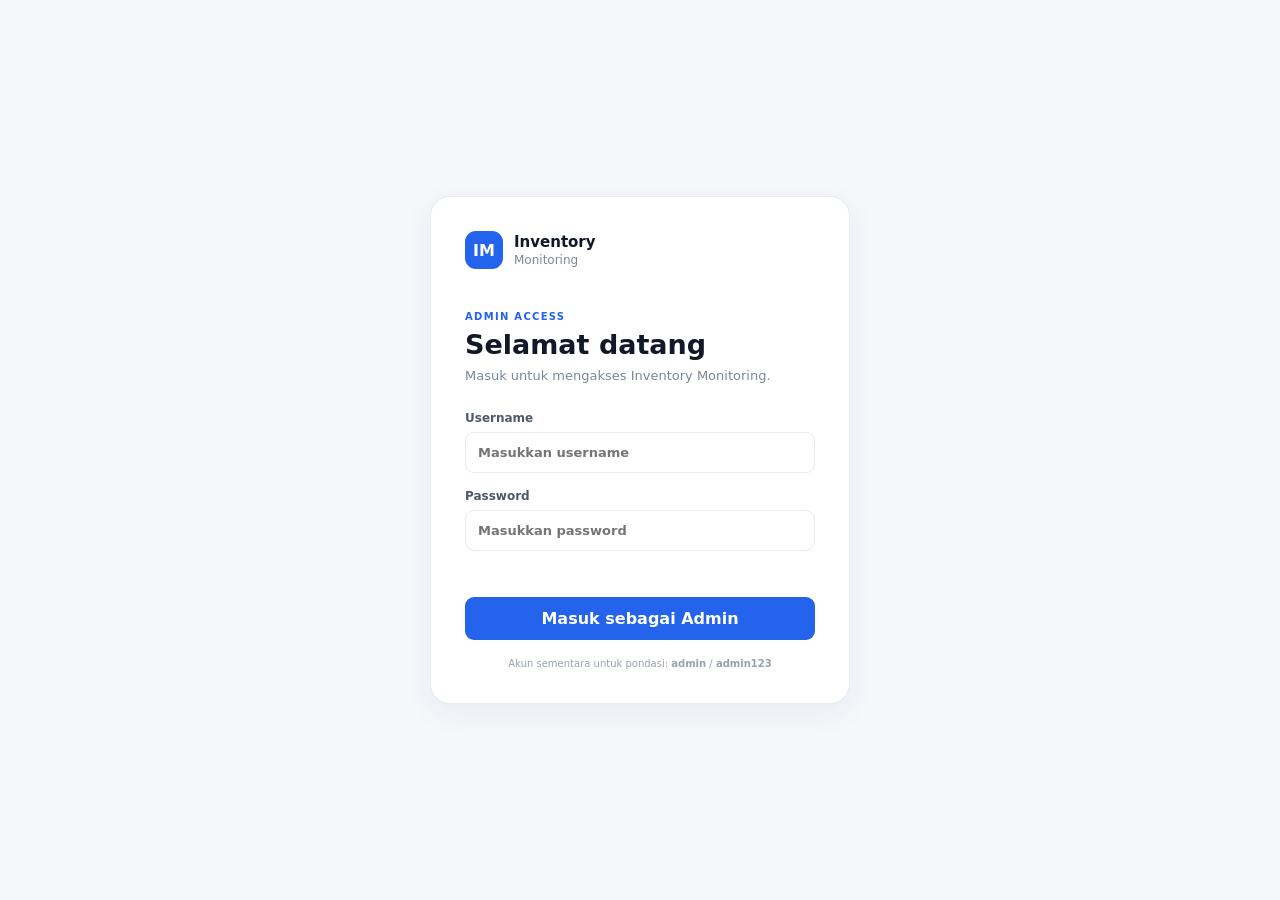
==== Magang3_Revisi_FOT_FOC_NonSFP_CRUD/index.html @ 9995af8d "Add files via upload" ====
<!DOCTYPE html>
<html lang="id">
<head>
  <meta charset="UTF-8">
  <meta name="viewport" content="width=device-width, initial-scale=1.0">
  <title>Inventory Monitoring — Admin</title>
  <style>
    *, *::before, *::after { box-sizing: border-box; margin: 0; padding: 0; }
    body { font-family: -apple-system, BlinkMacSystemFont, 'Segoe UI', Roboto, 'Helvetica Neue', Arial, sans-serif; background: #f0f2f5; color: #1a1a2e; line-height: 1.5; -webkit-font-smoothing: antialiased; }
    .app-shell { display: flex; min-height: 100vh; }

    /* SIDEBAR */
    .sidebar { width: 240px; background: #fff; border-right: 1px solid #e2e8f0; display: flex; flex-direction: column; position: fixed; top: 0; left: 0; bottom: 0; z-index: 100; transition: transform 0.25s ease; }
    .brand { display: flex; align-items: center; gap: 12px; padding: 20px; border-bottom: 1px solid #e2e8f0; }
    .brand-mark { width: 40px; height: 40px; background: #2563eb; color: #fff; border-radius: 10px; display: flex; align-items: center; justify-content: center; font-weight: 800; font-size: 14px; flex-shrink: 0; }
    .brand strong { display: block; font-size: 14px; color: #1a1a2e; }
    .brand span { font-size: 11px; color: #64748b; }
    .nav { flex: 1; padding: 12px; display: flex; flex-direction: column; gap: 4px; }
    .nav-item { display: flex; align-items: center; gap: 10px; width: 100%; padding: 10px 14px; border: none; background: transparent; border-radius: 8px; font-size: 13px; font-weight: 500; color: #475569; cursor: pointer; transition: all 0.15s ease; text-align: left; }
    .nav-item:hover { background: #f1f5f9; color: #1a1a2e; }
    .nav-item.active { background: #eff6ff; color: #2563eb; font-weight: 600; }
    .nav-item span { font-size: 16px; }
    .sidebar-bottom { padding: 16px; border-top: 1px solid #e2e8f0; }
    .role-badge { font-size: 10px; font-weight: 700; letter-spacing: 0.08em; color: #94a3b8; text-align: center; margin-bottom: 10px; }
    .logout-btn { width: 100%; padding: 8px; border: 1px solid #e2e8f0; border-radius: 8px; background: #fff; color: #64748b; font-size: 12px; font-weight: 600; cursor: pointer; transition: all 0.15s ease; }
    .logout-btn:hover { background: #fef2f2; border-color: #fecaca; color: #dc2626; }

    /* MAIN */
    .main-content { flex: 1; margin-left: 240px; min-height: 100vh; }
    .page { display: none; padding: 28px; }
    .page.active-page { display: block; }

    /* TOPBAR */
    .topbar { display: flex; align-items: center; justify-content: space-between; gap: 16px; padding: 16px 28px; background: #fff; border-bottom: 1px solid #e2e8f0; position: sticky; top: 0; z-index: 50; }
    .topbar-left { display: flex; align-items: center; gap: 16px; min-width: 0; }
    .topbar-left .eyebrow { font-size: 10px; font-weight: 700; letter-spacing: 0.1em; color: #2563eb; text-transform: uppercase; white-space: nowrap; }
    .topbar-left h1 { font-size: 18px; font-weight: 700; color: #1a1a2e; }
    .topbar-actions { display: flex; align-items: center; gap: 12px; flex-shrink: 0; }
    .menu-toggle { display: none; width: 40px; height: 40px; border: 1px solid #e2e8f0; border-radius: 8px; background: #fff; color: #1a1a2e; font-size: 20px; cursor: pointer; align-items: center; justify-content: center; flex-shrink: 0; }
    .sidebar-overlay { display: none; position: fixed; inset: 0; background: rgba(15,23,42,0.5); z-index: 90; }
    .sidebar-overlay.show { display: block; }

    .profile { display: flex; align-items: center; gap: 10px; padding-left: 12px; border-left: 1px solid #e2e8f0; }
    .avatar { width: 34px; height: 34px; border-radius: 50%; background: #eff6ff; color: #2563eb; display: flex; align-items: center; justify-content: center; font-weight: 700; font-size: 14px; }
    .profile strong { display: block; font-size: 13px; color: #1a1a2e; }
    .profile span { font-size: 11px; color: #94a3b8; }
    .topbar-refresh-btn { display: inline-flex; align-items: center; gap: 6px; min-height: 36px; padding: 0 14px; border: 1px solid #e2e8f0; border-radius: 8px; background: #fff; color: #2563eb; font: inherit; font-size: 13px; font-weight: 600; cursor: pointer; }
    .topbar-refresh-btn:disabled { opacity: 0.5; cursor: not-allowed; }
    .topbar-refresh-btn.is-loading .refresh-icon { animation: inventory-spin 0.8s linear infinite; }
    @keyframes inventory-spin { to { transform: rotate(360deg); } }
    .updated-state { display: flex; align-items: center; gap: 8px; padding: 8px 12px; border: 1px solid #e2e8f0; border-radius: 8px; background: #f8fafc; color: #64748b; font-size: 12px; }
    .status-dot { width: 8px; height: 8px; border-radius: 50%; background: #22c55e; }

    /* ============================================
       DASHBOARD
       ============================================ */
    .dash-grid { display: grid; grid-template-columns: 1fr 1fr; gap: 24px; }
    .dash-col { background: #fff; border-radius: 16px; padding: 24px; box-shadow: 0 1px 3px rgba(15,23,42,0.05); }

    /* Banner */
    .dash-banner { display: flex; align-items: center; gap: 16px; padding: 20px; border-radius: 14px; margin-bottom: 20px; position: relative; overflow: hidden; }
    .dash-col--internal .dash-banner { background: linear-gradient(135deg, #dbeafe 0%, #bfdbfe 100%); }
    .dash-col--external .dash-banner { background: linear-gradient(135deg, #ffedd5 0%, #fed7aa 100%); }
    .dash-banner-icon { width: 56px; height: 56px; border-radius: 14px; background: #fff; display: flex; align-items: center; justify-content: center; font-size: 28px; flex-shrink: 0; box-shadow: 0 4px 12px rgba(15,23,42,0.08); }
    .dash-banner-text { flex: 1; min-width: 0; }
    .dash-banner-text h2 { font-size: 24px; font-weight: 800; letter-spacing: -0.01em; margin-bottom: 4px; }
    .dash-col--internal .dash-banner-text h2 { color: #1e40af; }
    .dash-col--external .dash-banner-text h2 { color: #c2410c; }
    .dash-banner-text p { font-size: 12.5px; color: #475569; }

    /* Filter */
    .dash-filter { display: flex; align-items: center; gap: 16px; padding: 14px 16px; background: #f8fafc; border: 1px solid #e2e8f0; border-radius: 12px; margin-bottom: 16px; }
    .dash-filter > div:first-child { flex: 1; min-width: 0; }
    .dash-filter-label { display: block; font-size: 10px; font-weight: 700; color: #64748b; text-transform: uppercase; letter-spacing: 0.08em; margin-bottom: 6px; }
    .dash-filter select { width: 100%; min-height: 38px; padding: 0 32px 0 12px; border: 1px solid #cbd5e1; border-radius: 8px; background: #fff; color: #1a1a2e; font: inherit; font-size: 13px; font-weight: 600; cursor: pointer; appearance: none; background-image: url("data:image/svg+xml,%3Csvg xmlns='http://www.w3.org/2000/svg' width='12' height='12' viewBox='0 0 24 24' fill='none' stroke='%2364748b' stroke-width='2' stroke-linecap='round' stroke-linejoin='round'%3E%3Cpolyline points='6 9 12 15 18 9'%3E%3C/polyline%3E%3C/svg%3E"); background-repeat: no-repeat; background-position: right 10px center; outline: none; }
    .dash-filter select:focus { border-color: #2563eb; box-shadow: 0 0 0 3px rgba(37,99,235,0.1); }
    .dash-filter-hint { flex: 1; font-size: 11.5px; color: #64748b; line-height: 1.4; padding-left: 12px; border-left: 1px solid #e2e8f0; }

    /* Summary & category cards */
    .dash-cards { display: grid; grid-template-columns: repeat(4, 1fr); gap: 12px; margin-bottom: 16px; }
    .dash-card { padding: 14px; border-radius: 12px; display: flex; align-items: flex-start; gap: 10px; border: 1px solid transparent; }
    .dash-col--internal .dash-card { background: #eff6ff; border-color: #dbeafe; }
    .dash-col--external .dash-card { background: #fff7ed; border-color: #fed7aa; }
    .dash-card:nth-child(1) { background: #eff6ff; border-color: #dbeafe; }
    .dash-card:nth-child(2) { background: #f0fdf4; border-color: #dcfce7; }
    .dash-card:nth-child(3) { background: #fefce8; border-color: #fef3c7; }
    .dash-card:nth-child(4) { background: #faf5ff; border-color: #f3e8ff; }
    .dash-card-icon { font-size: 18px; flex-shrink: 0; margin-top: 2px; }
    .dash-card-label { font-size: 9.5px; font-weight: 700; color: #64748b; text-transform: uppercase; letter-spacing: 0.05em; margin-bottom: 2px; }
    .dash-card-value { font-size: 20px; font-weight: 800; color: #1a1a2e; line-height: 1.1; letter-spacing: -0.02em; }
    .dash-card-sub { font-size: 10.5px; color: #94a3b8; margin-top: 2px; }

    /* Category cards */
    .dash-cat-cards { display: grid; grid-template-columns: repeat(3, 1fr); gap: 12px; margin-bottom: 20px; }
    .dash-cat { padding: 14px; border-radius: 12px; display: flex; align-items: flex-start; gap: 10px; border: 1px solid transparent; }
    .dash-cat:nth-child(1) { background: #fef2f2; border-color: #fecaca; }
    .dash-cat:nth-child(2) { background: #fefce8; border-color: #fde68a; }
    .dash-cat:nth-child(3) { background: #faf5ff; border-color: #e9d5ff; }
    .dash-cat-icon { font-size: 18px; flex-shrink: 0; margin-top: 2px; }
    .dash-cat-label { font-size: 9.5px; font-weight: 700; color: #64748b; text-transform: uppercase; letter-spacing: 0.05em; margin-bottom: 2px; }
    .dash-cat-name { font-size: 14px; font-weight: 800; color: #1a1a2e; margin-bottom: 4px; }
    .dash-cat-value { font-size: 20px; font-weight: 800; color: #1a1a2e; line-height: 1.1; }
    .dash-cat-sub { font-size: 10.5px; color: #94a3b8; margin-top: 2px; }

    /* Bottom panels */
    .dash-panels { display: grid; grid-template-columns: 1fr 1fr; gap: 16px; }
    .dash-panel { padding: 16px; border: 1px solid #e2e8f0; border-radius: 12px; background: #fff; }
    .dash-panel-header { display: flex; justify-content: space-between; align-items: center; margin-bottom: 12px; }
    .dash-panel-header h4 { font-size: 13px; font-weight: 700; color: #1a1a2e; }
    .dash-panel-link { font-size: 11px; color: #2563eb; font-weight: 600; text-decoration: none; cursor: pointer; }
    .dash-panel-body { min-height: 160px; }

    /* Donut */
    .dash-donut { display: flex; flex-direction: column; align-items: center; gap: 12px; }
    .donut-svg { width: 140px; height: 140px; }
    .donut-legend { display: flex; flex-direction: column; gap: 6px; width: 100%; }
    .donut-legend-item { display: flex; align-items: center; gap: 8px; font-size: 11.5px; color: #475569; }
    .donut-legend-item b { flex: 1; font-weight: 600; color: #1a1a2e; }
    .donut-dot { width: 8px; height: 8px; border-radius: 50%; flex-shrink: 0; }

    /* Top 5 */
    .top5-row { display: flex; align-items: center; gap: 8px; margin-bottom: 10px; font-size: 11.5px; }
    .top5-label { width: 110px; white-space: nowrap; overflow: hidden; text-overflow: ellipsis; color: #475569; }
    .top5-bar-wrap { flex: 1; height: 8px; background: #f1f5f9; border-radius: 4px; overflow: hidden; }
    .top5-bar { height: 100%; border-radius: 4px; transition: width 0.4s; }
    .top5-value { width: 40px; text-align: right; font-weight: 700; color: #1a1a2e; }

    .dash-empty { padding: 30px 10px; text-align: center; color: #94a3b8; font-size: 12px; }

    /* RESPONSIVE */
    @media (max-width: 1200px) {
      .dash-grid { grid-template-columns: 1fr; }
      .dash-cards { grid-template-columns: repeat(2, 1fr); }
    }
    @media (max-width: 900px) {
      .sidebar { width: 200px; }
      .main-content { margin-left: 200px; }
    }
    @media (max-width: 768px) {
      .menu-toggle { display: flex; }
      .sidebar { transform: translateX(-100%); width: 260px; }
      .sidebar.open { transform: translateX(0); }
      .main-content { margin-left: 0; }
      .topbar { flex-direction: column; align-items: flex-start; gap: 12px; padding: 14px 16px; }
      .topbar-actions { width: 100%; flex-wrap: wrap; }
      .page { padding: 16px; }
      .dash-cat-cards { grid-template-columns: 1fr; }
      .dash-panels { grid-template-columns: 1fr; }
      .profile { border-left: none; padding-left: 0; }
    }
    @media (max-width: 480px) {
      .dash-cards { grid-template-columns: 1fr; }
    }

    /* ============================================================
       PERBAIKAN TAMPILAN INTERNAL / EXTERNAL + RESPONSIVE
       (index.html tidak memuat styles.css, jadi gaya ditambahkan di sini)
       ============================================================ */
    html { -webkit-text-size-adjust: 100%; }
    body { overflow-x: hidden; }
    .app-shell { min-height: 100vh; min-height: 100dvh; }
    .main-content { min-width: 0; }
    .page { max-width: 1680px; margin: 0 auto; padding: clamp(16px, 2.2vw, 32px); }
    .page > * + * { margin-top: 18px; }

    /* Heading halaman */
    .page .eyebrow { font-size: 10px; font-weight: 700; letter-spacing: .12em; color: #2563eb; text-transform: uppercase; margin-bottom: 4px; }
    .section-heading { display: flex; align-items: flex-end; justify-content: space-between; gap: 16px; flex-wrap: wrap; }
    .section-heading h2 { font-size: clamp(20px, 2.2vw, 26px); font-weight: 800; letter-spacing: -.01em; color: #1a1a2e; line-height: 1.2; }
    .section-heading p:not(.eyebrow) { font-size: 13px; color: #64748b; margin-top: 4px; }
    .data-status { display: inline-flex; align-items: center; gap: 8px; padding: 8px 14px; border-radius: 999px; background: #eff6ff; border: 1px solid #dbeafe; color: #1d4ed8; font-size: 12px; font-weight: 600; }
    .data-status::before { content: ""; width: 7px; height: 7px; border-radius: 50%; background: currentColor; flex-shrink: 0; }

    /* Filter lokasi */
    .location-filter-panel { display: flex; align-items: center; justify-content: space-between; gap: 16px; padding: 16px 20px; background: #fff; border: 1px solid #e2e8f0; border-radius: 14px; box-shadow: 0 1px 3px rgba(15,23,42,.05); }
    .location-filter-panel > div { min-width: 0; }
    .location-filter-panel h3 { font-size: 15px; font-weight: 700; margin-top: 2px; }
    .filter-description { font-size: 12px; color: #64748b; margin-top: 2px; }
    .label { display: block; font-size: 10px; font-weight: 700; letter-spacing: .1em; color: #64748b; text-transform: uppercase; }
    .location-filter-panel select { width: min(340px, 100%); min-height: 42px; padding: 0 36px 0 14px; border: 1px solid #cbd5e1; border-radius: 10px; background-color: #fff; color: #1a1a2e; font: inherit; font-size: 13px; font-weight: 600; cursor: pointer; appearance: none; outline: none; background-image: url("data:image/svg+xml,%3Csvg xmlns='http://www.w3.org/2000/svg' width='12' height='12' viewBox='0 0 24 24' fill='none' stroke='%2364748b' stroke-width='2' stroke-linecap='round' stroke-linejoin='round'%3E%3Cpolyline points='6 9 12 15 18 9'%3E%3C/polyline%3E%3C/svg%3E"); background-repeat: no-repeat; background-position: right 12px center; }
    .location-filter-panel select:focus { border-color: #2563eb; box-shadow: 0 0 0 3px rgba(37,99,235,.12); }

    /* Kartu ringkasan */
    .summary-grid { display: grid; grid-template-columns: repeat(4, minmax(0, 1fr)); gap: 14px; }
    .summary-card { position: relative; overflow: hidden; padding: 18px 20px; background: #fff; border: 1px solid #e2e8f0; border-radius: 14px; box-shadow: 0 1px 3px rgba(15,23,42,.05); }
    .summary-card::before { content: ""; position: absolute; left: 0; top: 0; bottom: 0; width: 4px; background: #2563eb; }
    .summary-card:nth-child(2)::before { background: #22c55e; }
    .summary-card:nth-child(3)::before { background: #f59e0b; }
    .summary-card:nth-child(4)::before { background: #a855f7; }
    .summary-card span { display: block; font-size: 10px; font-weight: 700; letter-spacing: .08em; text-transform: uppercase; color: #64748b; }
    .summary-card strong { display: block; margin: 6px 0 2px; font-size: clamp(22px, 2.4vw, 30px); font-weight: 800; letter-spacing: -.02em; color: #1a1a2e; line-height: 1.1; overflow-wrap: anywhere; }
    .summary-card small { font-size: 11px; color: #94a3b8; }

    /* Kartu kategori */
    .category-grid { display: grid; grid-template-columns: repeat(3, minmax(0, 1fr)); gap: 14px; }
    .category-card { padding: 18px 20px; background: #fff; border: 1px solid #e2e8f0; border-radius: 14px; box-shadow: 0 1px 3px rgba(15,23,42,.05); }
    .category-card:nth-child(1) { background: #fef2f2; border-color: #fecaca; }
    .category-card:nth-child(2) { background: #fefce8; border-color: #fde68a; }
    .category-card:nth-child(3) { background: #faf5ff; border-color: #e9d5ff; }
    .card-header { display: flex; align-items: flex-start; justify-content: space-between; gap: 10px; }
    .category-card h3 { font-size: 17px; font-weight: 800; margin-top: 2px; }
    .category-icon { width: 34px; height: 34px; border-radius: 10px; background: rgba(255,255,255,.85); display: inline-flex; align-items: center; justify-content: center; font-weight: 800; font-size: 14px; color: #475569; flex-shrink: 0; }
    .category-value { margin-top: 14px; font-size: clamp(22px, 2.4vw, 30px); font-weight: 800; letter-spacing: -.02em; line-height: 1.1; }
    .category-card p { margin-top: 4px; font-size: 11px; color: #64748b; }

    /* Panel tabel */
    .stock-panel { background: #fff; border: 1px solid #e2e8f0; border-radius: 14px; box-shadow: 0 1px 3px rgba(15,23,42,.05); overflow: hidden; }
    .panel-header { display: flex; align-items: center; justify-content: space-between; gap: 14px; flex-wrap: wrap; padding: 16px 20px; border-bottom: 1px solid #e2e8f0; }
    .panel-header h3 { font-size: 16px; font-weight: 700; margin-top: 2px; }
    .filters { flex: 0 1 340px; min-width: 0; }
    .filters input { width: 100%; min-height: 40px; padding: 0 14px; border: 1px solid #cbd5e1; border-radius: 10px; background: #f8fafc; color: #1a1a2e; font: inherit; font-size: 13px; outline: none; }
    .filters input:focus { background: #fff; border-color: #2563eb; box-shadow: 0 0 0 3px rgba(37,99,235,.12); }
    .table-wrap { overflow: auto; max-height: min(68vh, 760px); -webkit-overflow-scrolling: touch; }
    .stock-panel table { width: 100%; border-collapse: separate; border-spacing: 0; font-size: 13px; }
    .stock-panel thead th { position: sticky; top: 0; z-index: 2; padding: 11px 14px; background: #f8fafc; border-bottom: 1px solid #e2e8f0; font-size: 10.5px; font-weight: 700; letter-spacing: .06em; text-transform: uppercase; color: #64748b; text-align: left; white-space: nowrap; }
    .stock-panel tbody td { padding: 12px 14px; border-bottom: 1px solid #f1f5f9; color: #334155; vertical-align: middle; }
    .stock-panel tbody tr:hover td { background: #f8fafc; }
    .stock-panel tbody td:nth-child(1) { width: 48px; color: #94a3b8; }
    .stock-panel tbody td:nth-child(3) { min-width: 220px; max-width: 360px; line-height: 1.4; }
    .stock-panel tbody td:nth-child(2), .stock-panel tbody td:nth-child(6) { white-space: nowrap; }
    .stock-panel tbody td:nth-child(8), .stock-panel thead th:nth-child(8) { text-align: right; font-variant-numeric: tabular-nums; }
    .empty-row { text-align: center !important; color: #94a3b8 !important; padding: 40px 16px !important; font-size: 13px; }
    .sn-badge { display: inline-block; padding: 3px 10px; border-radius: 999px; background: #eff6ff; color: #1d4ed8; font-size: 11px; font-weight: 700; white-space: nowrap; }
    .sn-badge.none { background: #f1f5f9; color: #94a3b8; }
    .detail-btn, .add-row-btn { display: inline-flex; align-items: center; justify-content: center; min-height: 32px; border-radius: 8px; font: inherit; font-size: 12px; font-weight: 700; cursor: pointer; transition: background .15s ease, border-color .15s ease; }
    .detail-btn { padding: 0 14px; border: 1px solid #bfdbfe; background: #eff6ff; color: #1d4ed8; }
    .detail-btn:hover { background: #dbeafe; }
    .add-row-btn { width: 32px; margin-left: 6px; border: 1px solid #bbf7d0; background: #f0fdf4; color: #15803d; font-size: 16px; }
    .add-row-btn:hover { background: #dcfce7; }

    /* Modal */
    .modal-overlay { position: fixed; inset: 0; z-index: 1000; display: none; align-items: center; justify-content: center; padding: 20px; background: rgba(15,23,42,.5); }
    .modal-overlay.show { display: flex; }
    .modal-box { width: min(920px, 100%); max-height: 90vh; max-height: 90dvh; overflow: auto; padding: clamp(16px, 2.4vw, 28px); background: #fff; border-radius: 16px; box-shadow: 0 25px 80px rgba(15,23,42,.3); -webkit-overflow-scrolling: touch; }
    .modal-box input:focus, .modal-box select:focus { border-color: #2563eb !important; box-shadow: 0 0 0 3px rgba(37,99,235,.12); }
    .modal-box button { font-family: inherit; }

    /* ---- Layar sangat lebar ---- */
    @media (min-width: 1600px) {
      .dash-col { padding: 28px; }
    }

    /* ---- Laptop kecil / tablet landscape ---- */
    @media (max-width: 1200px) {
      .summary-grid { grid-template-columns: repeat(2, minmax(0, 1fr)); }
    }
    @media (max-width: 1024px) {
      .topbar { padding: 14px 20px; }
      .topbar-left .eyebrow { display: none; }
      .updated-state { padding: 8px 10px; }
    }

    /* ---- Tablet portrait ---- */
    @media (max-width: 768px) {
      .topbar { flex-direction: row; flex-wrap: wrap; align-items: center; gap: 10px 12px; padding: 12px 16px; }
      .topbar-left { flex: 1 1 auto; gap: 12px; }
      .topbar-left h1 { font-size: 17px; }
      .topbar-actions { width: auto; flex-wrap: nowrap; gap: 8px; }
      .profile { display: none; }
      .location-filter-panel { flex-direction: column; align-items: stretch; }
      .location-filter-panel select { width: 100%; }
      .filters { flex: 1 1 100%; }
      .section-heading { align-items: flex-start; }
      .dash-col { padding: 18px; }
      .dash-banner { padding: 16px; }
      .dash-banner-icon { width: 48px; height: 48px; font-size: 24px; }
      .dash-banner-text h2 { font-size: 20px; }
      .dash-filter { flex-direction: column; align-items: stretch; gap: 10px; }
      .dash-filter-hint { padding-left: 0; border-left: none; }
      .modal-overlay { padding: 12px; }
      .modal-box [style*="grid-template-columns:140px 1fr"],
      .modal-box [style*="grid-template-columns:1fr 1fr"] { grid-template-columns: 1fr !important; }
      .modal-box [style*="grid-column:1/-1"] { grid-column: auto !important; }
      #toast { left: 12px !important; right: 12px !important; top: 12px !important; min-width: 0 !important; }
    }

    /* ---- HP: tabel jadi kartu, input 16px agar tidak auto-zoom di iOS ---- */
    @media (max-width: 640px) {
      .page { padding: 14px; }
      .topbar { padding: 10px 14px; }
      .topbar-actions { width: 100%; justify-content: space-between; }
      .updated-state { flex: 1; min-width: 0; font-size: 11px; }
      .updated-state #updatedAt { overflow: hidden; text-overflow: ellipsis; white-space: nowrap; }
      .summary-grid { gap: 10px; }
      .summary-card { padding: 14px 14px 14px 16px; }
      .category-grid { grid-template-columns: 1fr; gap: 10px; }
      .category-card { padding: 14px 16px; }
      .category-value { margin-top: 8px; }
      .dash-cat-cards { grid-template-columns: 1fr; }
      .top5-label { width: 90px; }
      .location-filter-panel select, .filters input, .dash-filter select,
      .modal-box input, .modal-box select { font-size: 16px !important; min-height: 44px; }
      .detail-btn, .add-row-btn { min-height: 40px; }
      .panel-header { padding: 14px; }

      .table-wrap { max-height: none; overflow: visible; }
      .stock-panel table, .stock-panel tbody { display: block; }
      .stock-panel thead { display: none; }
      .stock-panel tbody tr { display: block; margin: 12px; padding: 12px 14px; border: 1px solid #e2e8f0; border-radius: 12px; background: #fff; }
      .stock-panel tbody tr:hover td { background: transparent; }
      .stock-panel tbody td { display: flex; align-items: baseline; justify-content: space-between; gap: 14px; width: auto !important; min-width: 0 !important; max-width: none !important; padding: 7px 0; border-bottom: 1px dashed #eef2f7; text-align: right !important; white-space: normal !important; overflow-wrap: anywhere; }
      .stock-panel tbody td::before { flex: 0 0 38%; max-width: 38%; text-align: left; font-size: 10.5px; font-weight: 700; letter-spacing: .05em; text-transform: uppercase; color: #94a3b8; }
      .stock-panel tbody td:nth-child(1)::before { content: "No"; }
      .stock-panel tbody td:nth-child(2)::before { content: "Material"; }
      .stock-panel tbody td:nth-child(3)::before { content: "Description"; }
      .stock-panel tbody td:nth-child(4)::before { content: "Batch"; }
      .stock-panel tbody td:nth-child(5)::before { content: "Plant"; }
      .stock-panel tbody td:nth-child(6)::before { content: "Store Location"; }
      .stock-panel tbody td:nth-child(7)::before { content: "Category"; }
      .stock-panel tbody td:nth-child(8)::before { content: "Jumlah"; }
      .stock-panel tbody td:nth-child(9)::before { content: "SN"; }
      .stock-panel tbody td:nth-child(10) { justify-content: flex-end; padding-top: 12px; border-bottom: none; }
      .stock-panel tbody td:nth-child(10)::before { content: none; }
      .stock-panel tbody td:nth-child(10) .detail-btn { flex: 1; }
      .stock-panel tbody td.empty-row { display: block; text-align: center !important; }
      .stock-panel tbody td.empty-row::before { content: none; }

      /* modal jadi bottom-sheet */
      .modal-overlay { padding: 0; align-items: flex-end; }
      .modal-box { max-height: 94vh; max-height: 94dvh; border-radius: 18px 18px 0 0; padding: 16px; }
      .modal-box [style*="justify-content:flex-end"],
      .modal-box [style*="justify-content:space-between;align-items:center;gap:12px"] { flex-direction: column; align-items: stretch !important; }
      .modal-box [style*="justify-content:flex-end"] button,
      .modal-box [style*="gap:8px;\"] > button { flex: 1; }
    }

    /* ---- HP kecil ---- */
    @media (max-width: 380px) {
      .summary-grid { grid-template-columns: 1fr; }
      .topbar-refresh-btn span:last-child { display: none; }
    }

    /* Hormati preferensi kurangi animasi */
    @media (prefers-reduced-motion: reduce) {
      * { animation-duration: .01ms !important; transition-duration: .01ms !important; }
    }
  </style>
</head>
<body>
  <div class="sidebar-overlay" id="sidebarOverlay"></div>
  <div class="app-shell">
    <aside class="sidebar" id="sidebar">
      <div class="brand">
        <div class="brand-mark">IM</div>
        <div><strong>Inventory</strong><span>Monitoring</span></div>
      </div>
      <nav class="nav">
        <button type="button" class="nav-item active" data-page="dashboard"><span>⌂</span> Dashboard</button>
        <button type="button" class="nav-item" data-page="internal"><span>▣</span> Internal</button>
        <button type="button" class="nav-item" data-page="external"><span>▣</span> External</button>
      </nav>
      <div class="sidebar-bottom">
        <div class="role-badge">ADMIN</div>
        <button type="button" id="logoutBtn" class="logout-btn">Keluar</button>
      </div>
    </aside>

    <main class="main-content">
      <header class="topbar">
        <div class="topbar-left">
          <button type="button" class="menu-toggle" id="menuToggle" aria-label="Menu">☰</button>
          <span class="eyebrow">INVENTORY MONITORING</span>
          <h1 id="pageTitle">Dashboard</h1>
        </div>
        <div class="topbar-actions">
          <button type="button" id="refreshBtn" class="topbar-refresh-btn" title="Refresh data">
            <span class="refresh-icon">↻</span><span>Refresh</span>
          </button>
          <div class="updated-state">
            <span class="status-dot"></span>
            <span id="updatedAt">Belum diperbarui</span>
          </div>
          <div class="profile">
            <div class="avatar">A</div>
            <div><strong>Admin</strong><span>Administrator</span></div>
          </div>
        </div>
      </header>

      <section id="page-dashboard" class="page active-page">
        <div class="dash-grid">
          <!-- ================= INTERNAL ================= -->
          <article class="dash-col dash-col--internal">
            <div class="dash-banner">
              <div class="dash-banner-icon">🏢</div>
              <div class="dash-banner-text">
                <h2>INTERNAL</h2>
                <p>Monitoring stok Internal berdasarkan Store Location / S-Log.</p>
              </div>
            </div>

            <div class="dash-filter">
              <div>
                <span class="dash-filter-label">STORE LOCATION / S-LOG</span>
                <select id="dashInternalLoc"><option value="">Semua lokasi</option></select>
              </div>
              <div class="dash-filter-hint">Pilih lokasi untuk melihat stok material.</div>
            </div>

            <div class="dash-cards">
              <div class="dash-card">
                <span class="dash-card-icon">📊</span>
                <div><div class="dash-card-label">Total Material</div>
                  <div class="dash-card-value" id="dashIntTotalMaterial">—</div>
                  <div class="dash-card-sub">Jenis material</div></div>
              </div>
              <div class="dash-card">
                <span class="dash-card-icon">📦</span>
                <div><div class="dash-card-label">Total Stock</div>
                  <div class="dash-card-value" id="dashIntTotalStock">—</div>
                  <div class="dash-card-sub">Total jumlah stok</div></div>
              </div>
              <div class="dash-card">
                <span class="dash-card-icon">📍</span>
                <div><div class="dash-card-label">Store Location</div>
                  <div class="dash-card-value" id="dashIntTotalLocation">—</div>
                  <div class="dash-card-sub">Lokasi stok</div></div>
              </div>
              <div class="dash-card">
                <span class="dash-card-icon">✓</span>
                <div><div class="dash-card-label">Material Aktif</div>
                  <div class="dash-card-value" id="dashIntActiveMaterial">—</div>
                  <div class="dash-card-sub">Material dengan stok</div></div>
              </div>
            </div>

            <div class="dash-cat-cards">
              <div class="dash-cat">
                <span class="dash-cat-icon">📦</span>
                <div><div class="dash-cat-label">Category</div>
                  <div class="dash-cat-name">FOT</div>
                  <div class="dash-cat-value" id="dashIntFot">—</div>
                  <div class="dash-cat-sub">Total stok FOT</div></div>
              </div>
              <div class="dash-cat">
                <span class="dash-cat-icon">🔌</span>
                <div><div class="dash-cat-label">Category</div>
                  <div class="dash-cat-name">FOC</div>
                  <div class="dash-cat-value" id="dashIntFoc">—</div>
                  <div class="dash-cat-sub">Total stok FOC</div></div>
              </div>
              <div class="dash-cat">
                <span class="dash-cat-icon">🔧</span>
                <div><div class="dash-cat-label">Category</div>
                  <div class="dash-cat-name">Non-SFP</div>
                  <div class="dash-cat-value" id="dashIntNonSfp">—</div>
                  <div class="dash-cat-sub">Total stok Non-SFP</div></div>
              </div>
            </div>

            <div class="dash-panels">
              <div class="dash-panel">
                <div class="dash-panel-header"><h4>Distribusi Stok per Kategori</h4></div>
                <div class="dash-panel-body dash-donut" id="dashIntDonut">
                  <div class="dash-empty">Memuat data...</div>
                </div>
              </div>
              <div class="dash-panel">
                <div class="dash-panel-header">
                  <h4>Top 5 Material (Internal)</h4>
                  <a class="dash-panel-link" onclick="showPage('internal')">Lihat Semua →</a>
                </div>
                <div class="dash-panel-body" id="dashIntTop5">
                  <div class="dash-empty">Memuat data...</div>
                </div>
              </div>
            </div>
          </article>

          <!-- ================= EXTERNAL ================= -->
          <article class="dash-col dash-col--external">
            <div class="dash-banner">
              <div class="dash-banner-icon">🚚</div>
              <div class="dash-banner-text">
                <h2>EXTERNAL</h2>
                <p>Monitoring stok External berdasarkan Store Location / S-Log.</p>
              </div>
            </div>

            <div class="dash-filter">
              <div>
                <span class="dash-filter-label">STORE LOCATION / S-LOG</span>
                <select id="dashExternalLoc"><option value="">Semua lokasi</option></select>
              </div>
              <div class="dash-filter-hint">Pilih lokasi untuk melihat stok material.</div>
            </div>

            <div class="dash-cards">
              <div class="dash-card">
                <span class="dash-card-icon">📊</span>
                <div><div class="dash-card-label">Total Material</div>
                  <div class="dash-card-value" id="dashExtTotalMaterial">—</div>
                  <div class="dash-card-sub">Jenis material</div></div>
              </div>
              <div class="dash-card">
                <span class="dash-card-icon">📦</span>
                <div><div class="dash-card-label">Total Stock</div>
                  <div class="dash-card-value" id="dashExtTotalStock">—</div>
                  <div class="dash-card-sub">Total jumlah stok</div></div>
              </div>
              <div class="dash-card">
                <span class="dash-card-icon">📍</span>
                <div><div class="dash-card-label">Store Location</div>
                  <div class="dash-card-value" id="dashExtTotalLocation">—</div>
                  <div class="dash-card-sub">Lokasi stok</div></div>
              </div>
              <div class="dash-card">
                <span class="dash-card-icon">✓</span>
                <div><div class="dash-card-label">Material Aktif</div>
                  <div class="dash-card-value" id="dashExtActiveMaterial">—</div>
                  <div class="dash-card-sub">Material dengan stok</div></div>
              </div>
            </div>

            <div class="dash-cat-cards">
              <div class="dash-cat">
                <span class="dash-cat-icon">📦</span>
                <div><div class="dash-cat-label">Category</div>
                  <div class="dash-cat-name">FOT</div>
                  <div class="dash-cat-value" id="dashExtFot">—</div>
                  <div class="dash-cat-sub">Total stok FOT</div></div>
              </div>
              <div class="dash-cat">
                <span class="dash-cat-icon">🔌</span>
                <div><div class="dash-cat-label">Category</div>
                  <div class="dash-cat-name">FOC</div>
                  <div class="dash-cat-value" id="dashExtFoc">—</div>
                  <div class="dash-cat-sub">Total stok FOC</div></div>
              </div>
              <div class="dash-cat">
                <span class="dash-cat-icon">🔧</span>
                <div><div class="dash-cat-label">Category</div>
                  <div class="dash-cat-name">Non-SFP</div>
                  <div class="dash-cat-value" id="dashExtNonSfp">—</div>
                  <div class="dash-cat-sub">Total stok Non-SFP</div></div>
              </div>
            </div>

            <div class="dash-panels">
              <div class="dash-panel">
                <div class="dash-panel-header"><h4>Distribusi Stok per Kategori</h4></div>
                <div class="dash-panel-body dash-donut" id="dashExtDonut">
                  <div class="dash-empty">Memuat data...</div>
                </div>
              </div>
              <div class="dash-panel">
                <div class="dash-panel-header">
                  <h4>Top 5 Material (External)</h4>
                  <a class="dash-panel-link" onclick="showPage('external')">Lihat Semua →</a>
                </div>
                <div class="dash-panel-body" id="dashExtTop5">
                  <div class="dash-empty">Memuat data...</div>
                </div>
              </div>
            </div>
          </article>
        </div>
      </section>

      <section id="page-internal" class="page">
        <div class="section-heading">
          <div>
            <p class="eyebrow">STOCK MONITORING</p>
            <h2>Internal</h2>
            <p>Monitoring stok Internal berdasarkan Store Location / S-Log.</p>
          </div>
          <div id="internalApiStatus" class="data-status">Menunggu data...</div>
        </div>
        <div class="location-filter-panel">
          <div>
            <span class="label">STORE LOCATION / S-LOG</span>
            <h3>Pilih lokasi stok</h3>
            <p class="filter-description">Pilih lokasi untuk melihat stok material.</p>
          </div>
          <select id="internalLocation"><option value="">Semua Store Location</option></select>
        </div>
        <div class="summary-grid">
          <article class="summary-card"><span>Total Material</span><strong id="internalTotalMaterial">—</strong><small>Jenis material</small></article>
          <article class="summary-card"><span>Total Stock</span><strong id="internalTotalStock">—</strong><small>Total jumlah stok</small></article>
          <article class="summary-card"><span>Store Location</span><strong id="internalTotalLocation">—</strong><small>Lokasi stok</small></article>
          <article class="summary-card"><span>Material Aktif</span><strong id="internalActiveMaterial">—</strong><small>Material dengan stok</small></article>
        </div>
        <div class="category-grid">
          <article class="category-card"><div class="card-header"><div><span class="label">CATEGORY</span><h3>FOT</h3></div><span class="category-icon">F</span></div><div id="internalFotStock" class="category-value">—</div><p>Total stok FOT</p></article>
          <article class="category-card"><div class="card-header"><div><span class="label">CATEGORY</span><h3>FOC</h3></div><span class="category-icon">C</span></div><div id="internalFocStock" class="category-value">—</div><p>Total stok FOC</p></article>
          <article class="category-card"><div class="card-header"><div><span class="label">CATEGORY</span><h3>Non-SFP</h3></div><span class="category-icon">N</span></div><div id="internalNonSfpStock" class="category-value">—</div><p>Total stok Non-SFP</p></article>
        </div>
        <div class="stock-panel">
          <div class="panel-header">
            <div><span class="label">STOCK INTERNAL</span><h3>Data Stock</h3></div>
            <div class="filters"><input id="internalSearch" type="search" placeholder="Cari material / description..."></div>
          </div>
          <div class="table-wrap">
            <table>
              <thead>
                <tr><th>No</th><th>Material</th><th>Description</th><th>Batch</th><th>Plant</th><th>Store Location</th><th>Category</th><th>Jumlah</th><th>SN</th><th>Detail</th></tr>
              </thead>
              <tbody id="internalTableBody"><tr><td colspan="10" class="empty-row">Belum ada data.</td></tr></tbody>
            </table>
          </div>
        </div>
      </section>

      <section id="page-external" class="page">
        <div class="section-heading">
          <div>
            <p class="eyebrow">STOCK MONITORING</p>
            <h2>External</h2>
            <p>Monitoring stok External berdasarkan Store Location / S-Log.</p>
          </div>
          <div id="externalApiStatus" class="data-status">Data External belum terhubung</div>
        </div>
        <div class="location-filter-panel">
          <div>
            <span class="label">STORE LOCATION / S-LOG</span>
            <h3>Pilih lokasi stok</h3>
            <p class="filter-description">Pilih lokasi untuk melihat stok material.</p>
          </div>
          <select id="externalLocation"><option value="">Semua Store Location</option></select>
        </div>
        <div class="summary-grid">
          <article class="summary-card"><span>Total Material</span><strong id="externalTotalMaterial">—</strong><small>Jenis material</small></article>
          <article class="summary-card"><span>Total Stock</span><strong id="externalTotalStock">—</strong><small>Total jumlah stok</small></article>
          <article class="summary-card"><span>Store Location</span><strong id="externalTotalLocation">—</strong><small>Lokasi stok</small></article>
          <article class="summary-card"><span>Material Aktif</span><strong id="externalActiveMaterial">—</strong><small>Material dengan stok</small></article>
        </div>
        <div class="category-grid">
          <article class="category-card"><div class="card-header"><div><span class="label">CATEGORY</span><h3>FOT</h3></div><span class="category-icon">F</span></div><div id="externalFotStock" class="category-value">—</div><p>Total stok FOT</p></article>
          <article class="category-card"><div class="card-header"><div><span class="label">CATEGORY</span><h3>FOC</h3></div><span class="category-icon">C</span></div><div id="externalFocStock" class="category-value">—</div><p>Total stok FOC</p></article>
          <article class="category-card"><div class="card-header"><div><span class="label">CATEGORY</span><h3>Non-SFP</h3></div><span class="category-icon">N</span></div><div id="externalNonSfpStock" class="category-value">—</div><p>Total stok Non-SFP</p></article>
        </div>
        <div class="stock-panel">
          <div class="panel-header">
            <div><span class="label">STOCK EXTERNAL</span><h3>Data Stock</h3></div>
            <div class="filters"><input id="externalSearch" type="search" placeholder="Cari material / description..."></div>
          </div>
          <div class="table-wrap">
            <table>
              <thead>
                <tr><th>No</th><th>Material</th><th>Description</th><th>Batch</th><th>Plant</th><th>Store Location</th><th>Category</th><th>Jumlah</th><th>SN</th><th>Detail</th></tr>
              </thead>
              <tbody id="externalTableBody"><tr><td colspan="10" class="empty-row">Data External akan ditampilkan setelah sumber data External siap.</td></tr></tbody>
            </table>
          </div>
        </div>
      </section>
    </main>
  </div>

  <div class="modal-overlay" id="detailModal">
    <div class="modal-box" id="detailModalContent"></div>
  </div>

  <script>
    (function() {
      const toggle = document.getElementById("menuToggle");
      const sidebar = document.getElementById("sidebar");
      const overlay = document.getElementById("sidebarOverlay");
      function openSidebar() { sidebar.classList.add("open"); overlay.classList.add("show"); }
      function closeSidebar() { sidebar.classList.remove("open"); overlay.classList.remove("show"); }
      if (toggle) toggle.addEventListener("click", function() {
        if (sidebar.classList.contains("open")) closeSidebar(); else openSidebar();
      });
      if (overlay) overlay.addEventListener("click", closeSidebar);
      document.querySelectorAll(".nav-item").forEach(function(item) {
        item.addEventListener("click", closeSidebar);
      });
    })();
  </script>
  <script src="app.js"></script>
</body>
</html>
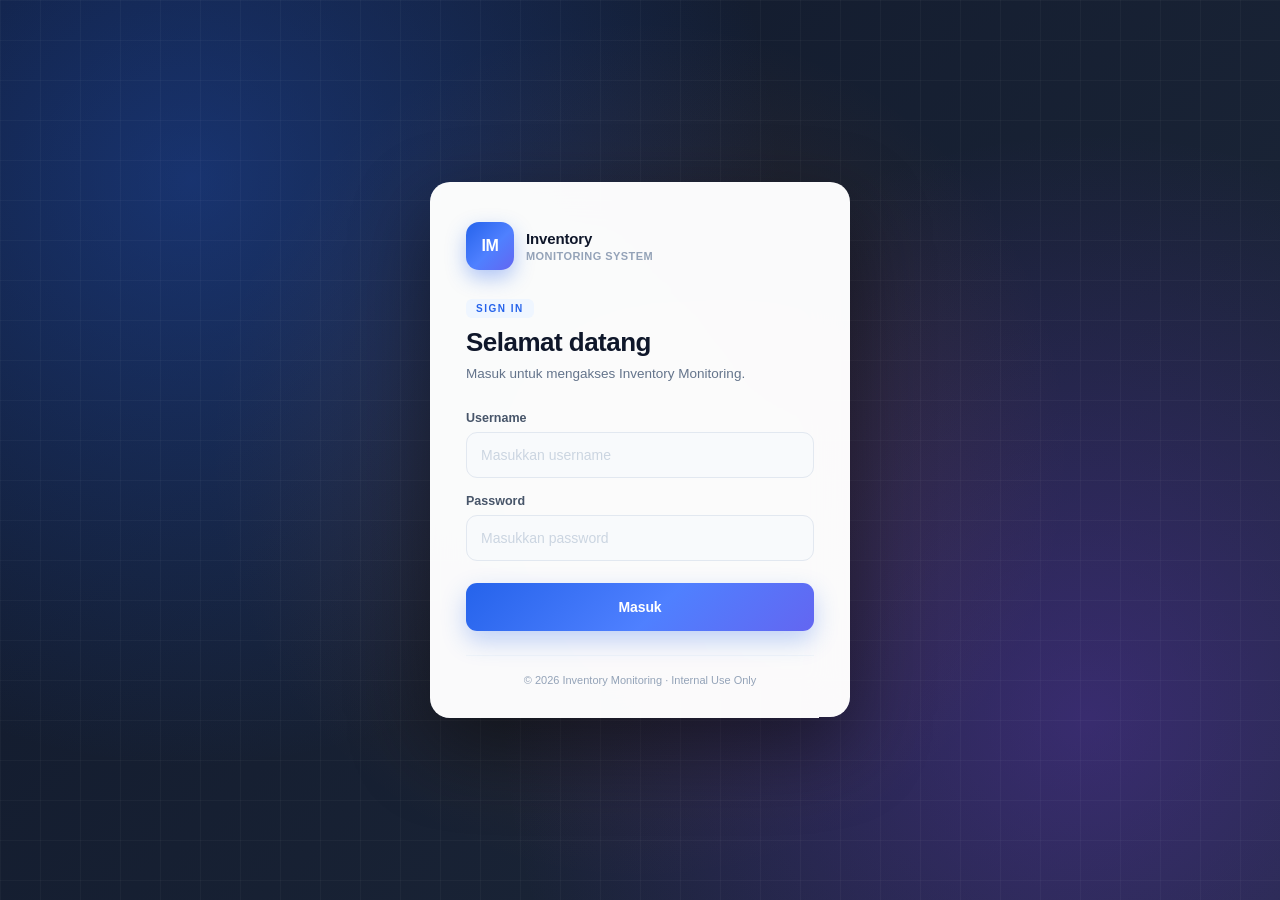
==== commit a137379e: "Add files via upload" ====
--- a/Magang3_Revisi_FOT_FOC_NonSFP_CRUD/index.html
+++ b/Magang3_Revisi_FOT_FOC_NonSFP_CRUD/index.html
@@ -5,334 +5,1222 @@
   <meta name="viewport" content="width=device-width, initial-scale=1.0">
   <title>Inventory Monitoring — Admin</title>
   <style>
+    /* ============================================================
+       FONTS
+       ============================================================ */
+    @import url('https://fonts.googleapis.com/css2?family=Inter:wght@400;500;600;700;800;900&family=JetBrains+Mono:wght@500;700&display=swap');
+
+    /* ============================================================
+       ROOT VARIABLES
+       ============================================================ */
+    :root {
+      --bg: #f4f6fb;
+      --bg-alt: #eef1f8;
+      --surface: #ffffff;
+      --surface-soft: #fafbfe;
+      --text: #0f172a;
+      --text-soft: #334155;
+      --muted: #7c8799;
+      --muted-light: #9aa5b8;
+      --line: #e8ecf4;
+      --line-soft: #f1f4f9;
+
+      --primary: #2563eb;
+      --primary-dark: #1d4ed8;
+      --primary-soft: #eff6ff;
+      --primary-glow: rgba(37, 99, 235, .18);
+
+      --accent: #6366f1;
+      --success: #16a34a;
+      --success-soft: #f0fdf4;
+      --warning: #d97706;
+      --warning-soft: #fffbeb;
+      --danger: #dc2626;
+      --danger-soft: #fef2f2;
+      --orange: #ea7317;
+      --orange-soft: #fff3e8;
+      --purple: #8b5cf6;
+      --purple-soft: #faf5ff;
+
+      --shadow-xs: 0 1px 2px rgba(15, 23, 42, .04);
+      --shadow-sm: 0 2px 8px rgba(15, 23, 42, .05), 0 1px 2px rgba(15, 23, 42, .03);
+      --shadow-md: 0 8px 24px rgba(15, 23, 42, .06), 0 2px 6px rgba(15, 23, 42, .04);
+      --shadow-lg: 0 20px 50px rgba(15, 23, 42, .10), 0 8px 16px rgba(15, 23, 42, .05);
+      --shadow-xl: 0 30px 80px rgba(15, 23, 42, .18);
+
+      --radius-sm: 8px;
+      --radius: 12px;
+      --radius-lg: 16px;
+      --radius-xl: 20px;
+      --radius-2xl: 24px;
+
+      --sidebar-w: 230px;
+    }
+
+    /* ============================================================
+       BASE
+       ============================================================ */
     *, *::before, *::after { box-sizing: border-box; margin: 0; padding: 0; }
-    body { font-family: -apple-system, BlinkMacSystemFont, 'Segoe UI', Roboto, 'Helvetica Neue', Arial, sans-serif; background: #f0f2f5; color: #1a1a2e; line-height: 1.5; -webkit-font-smoothing: antialiased; }
-    .app-shell { display: flex; min-height: 100vh; }
-
-    /* SIDEBAR */
-    .sidebar { width: 240px; background: #fff; border-right: 1px solid #e2e8f0; display: flex; flex-direction: column; position: fixed; top: 0; left: 0; bottom: 0; z-index: 100; transition: transform 0.25s ease; }
-    .brand { display: flex; align-items: center; gap: 12px; padding: 20px; border-bottom: 1px solid #e2e8f0; }
-    .brand-mark { width: 40px; height: 40px; background: #2563eb; color: #fff; border-radius: 10px; display: flex; align-items: center; justify-content: center; font-weight: 800; font-size: 14px; flex-shrink: 0; }
-    .brand strong { display: block; font-size: 14px; color: #1a1a2e; }
-    .brand span { font-size: 11px; color: #64748b; }
-    .nav { flex: 1; padding: 12px; display: flex; flex-direction: column; gap: 4px; }
-    .nav-item { display: flex; align-items: center; gap: 10px; width: 100%; padding: 10px 14px; border: none; background: transparent; border-radius: 8px; font-size: 13px; font-weight: 500; color: #475569; cursor: pointer; transition: all 0.15s ease; text-align: left; }
-    .nav-item:hover { background: #f1f5f9; color: #1a1a2e; }
-    .nav-item.active { background: #eff6ff; color: #2563eb; font-weight: 600; }
-    .nav-item span { font-size: 16px; }
-    .sidebar-bottom { padding: 16px; border-top: 1px solid #e2e8f0; }
-    .role-badge { font-size: 10px; font-weight: 700; letter-spacing: 0.08em; color: #94a3b8; text-align: center; margin-bottom: 10px; }
-    .logout-btn { width: 100%; padding: 8px; border: 1px solid #e2e8f0; border-radius: 8px; background: #fff; color: #64748b; font-size: 12px; font-weight: 600; cursor: pointer; transition: all 0.15s ease; }
-    .logout-btn:hover { background: #fef2f2; border-color: #fecaca; color: #dc2626; }
-
-    /* MAIN */
-    .main-content { flex: 1; margin-left: 240px; min-height: 100vh; }
-    .page { display: none; padding: 28px; }
+    html { scroll-behavior: smooth; }
+    body {
+      font-family: 'Inter', ui-sans-serif, system-ui, -apple-system, BlinkMacSystemFont, 'Segoe UI', sans-serif;
+      background: var(--bg);
+      background-image:
+        radial-gradient(1200px 600px at 100% -10%, rgba(37, 99, 235, .06), transparent 60%),
+        radial-gradient(900px 500px at -10% 10%, rgba(99, 102, 241, .05), transparent 55%);
+      background-attachment: fixed;
+      color: var(--text);
+      line-height: 1.5;
+      -webkit-font-smoothing: antialiased;
+      -moz-osx-font-smoothing: grayscale;
+    }
+    button, input, select, textarea { font: inherit; color: inherit; }
+    button { cursor: pointer; }
+    a { color: var(--primary); text-decoration: none; }
+    a:hover { color: var(--primary-dark); }
+
+    ::-webkit-scrollbar { width: 10px; height: 10px; }
+    ::-webkit-scrollbar-track { background: transparent; }
+    ::-webkit-scrollbar-thumb { background: #d5dceb; border-radius: 100px; border: 2px solid var(--bg); }
+    ::-webkit-scrollbar-thumb:hover { background: #b8c3d6; }
+
+    /* ============================================================
+       ROLE-BASED ACCESS CONTROL
+       ============================================================ */
+    body[data-role="user"] .admin-only { display: none !important; }
+
+    body[data-role="user"] #page-internal,
+    body[data-role="user"] #page-external,
+    body[data-role="user"] #page-history-internal,
+    body[data-role="user"] #page-history-external {
+      display: none !important;
+    }
+
+    .user-view-banner {
+      display: none;
+      align-items: center;
+      gap: 10px;
+      padding: 12px 18px;
+      margin-bottom: 20px;
+      background: linear-gradient(135deg, #fef3c7 0%, #fde68a 100%);
+      border: 1px solid #fcd34d;
+      border-radius: var(--radius);
+      color: #92400e;
+      font-size: 12.5px;
+      font-weight: 600;
+      box-shadow: var(--shadow-xs);
+    }
+    .user-view-banner::before { content: '👁'; font-size: 18px; }
+    body[data-role="user"] .user-view-banner { display: flex; }
+
+    /* ============================================================
+       APP SHELL
+       ============================================================ */
+    .app-shell { min-height: 100vh; display: flex; }
+
+    /* ============================================================
+       SIDEBAR
+       ============================================================ */
+    .sidebar {
+      width: var(--sidebar-w);
+      background: linear-gradient(180deg, #ffffff 0%, #fcfdff 100%);
+      border-right: 1px solid var(--line);
+      padding: 20px 14px;
+      display: flex;
+      flex-direction: column;
+      position: fixed;
+      inset: 0 auto 0 0;
+      z-index: 100;
+      transition: transform .3s cubic-bezier(.22, 1, .36, 1);
+    }
+
+    .brand {
+      display: flex;
+      align-items: center;
+      gap: 10px;
+      padding: 2px 4px 16px;
+      border-bottom: 1px solid var(--line);
+    }
+    .brand-mark {
+      width: 38px; height: 38px;
+      border-radius: 11px;
+      display: grid; place-items: center;
+      background: linear-gradient(135deg, #3b82f6 0%, #2563eb 50%, #6366f1 100%);
+      color: #fff;
+      font-weight: 800;
+      font-size: 13px;
+      box-shadow: 0 6px 16px rgba(37, 99, 235, .30), inset 0 1px 0 rgba(255,255,255,.25);
+      flex-shrink: 0;
+      position: relative;
+      overflow: hidden;
+    }
+    .brand-mark::after {
+      content: '';
+      position: absolute; inset: 0;
+      background: radial-gradient(circle at 30% 20%, rgba(255,255,255,.35), transparent 55%);
+    }
+    .brand strong, .brand span { display: block; }
+    .brand strong { font-size: 13.5px; font-weight: 800; letter-spacing: -.015em; color: var(--text); }
+    .brand span { color: var(--muted); font-size: 10.5px; font-weight: 500; margin-top: 1px; }
+
+    .nav {
+      margin-top: 18px;
+      display: grid;
+      grid-template-columns: 1fr;
+      gap: 4px;
+      flex: 1;
+      align-content: start;
+      overflow-y: auto;
+    }
+    .nav-item {
+      border: 0;
+      background: transparent;
+      color: #64748b;
+      padding: 10px 12px;
+      border-radius: 9px;
+      text-align: left;
+      font-weight: 600;
+      font-size: 12.5px;
+      display: flex;
+      align-items: center;
+      gap: 9px;
+      transition: all .18s cubic-bezier(.22, 1, .36, 1);
+      position: relative;
+    }
+    .nav-item span {
+      width: 20px;
+      display: inline-grid;
+      place-items: center;
+      font-size: 14px;
+      opacity: .8;
+      transition: transform .2s ease;
+    }
+    .nav-item:hover { background: var(--bg-alt); color: var(--text); }
+    .nav-item:hover span { transform: scale(1.1); }
+    .nav-item.active {
+      background: linear-gradient(135deg, #eff6ff 0%, #e0e7ff 100%);
+      color: var(--primary);
+      box-shadow: 0 4px 12px rgba(37, 99, 235, .12), inset 0 1px 0 rgba(255,255,255,.8);
+    }
+    .nav-item.active span { opacity: 1; }
+    .nav-item.active::before {
+      content: '';
+      position: absolute;
+      left: -14px;
+      top: 50%;
+      transform: translateY(-50%);
+      width: 3px;
+      height: 18px;
+      border-radius: 0 4px 4px 0;
+      background: var(--primary);
+    }
+
+    .nav-divider {
+      height: 1px;
+      background: var(--line);
+      margin: 8px 4px;
+    }
+
+    .sidebar-bottom {
+      margin-top: auto;
+      padding-top: 14px;
+      border-top: 1px solid var(--line);
+      display: grid;
+      gap: 8px;
+    }
+    .role-badge {
+      text-align: center;
+      padding: 7px;
+      border-radius: 8px;
+      background: linear-gradient(135deg, #f1f5f9 0%, #e2e8f0 100%);
+      color: #475569;
+      font-size: 9px;
+      letter-spacing: .14em;
+      font-weight: 800;
+      text-transform: uppercase;
+    }
+    body[data-role="user"] .role-badge {
+      background: linear-gradient(135deg, #fef3c7 0%, #fde68a 100%);
+      color: #92400e;
+    }
+    .logout-btn {
+      border: 1px solid var(--line);
+      background: #fff;
+      color: #64748b;
+      padding: 9px;
+      border-radius: 9px;
+      font-weight: 600;
+      font-size: 11.5px;
+      transition: all .18s ease;
+    }
+    .logout-btn:hover { color: var(--danger); border-color: #fecaca; background: var(--danger-soft); }
+
+    /* ============================================================
+       MAIN CONTENT
+       ============================================================ */
+    .main-content {
+      margin-left: var(--sidebar-w);
+      width: calc(100% - var(--sidebar-w));
+      padding: 24px 40px 50px;
+      min-height: 100vh;
+      display: flex;
+      flex-direction: column;
+    }
+
+    /* ============================================================
+       TOPBAR
+       ============================================================ */
+    .topbar {
+      display: flex;
+      align-items: center;
+      justify-content: space-between;
+      gap: 20px;
+      margin-bottom: 28px;
+      padding: 12px 0;
+    }
+    .topbar-left { min-width: 0; display: flex; flex-direction: column; gap: 2px; }
+    .eyebrow {
+      margin: 0;
+      color: var(--primary);
+      font-size: 9.5px;
+      font-weight: 800;
+      letter-spacing: .16em;
+      text-transform: uppercase;
+    }
+    .topbar h1 { margin: 0; font-size: 26px; font-weight: 800; letter-spacing: -.03em; color: var(--text); }
+    .topbar-actions { display: flex; align-items: center; gap: 10px; flex-shrink: 0; }
+    .menu-toggle {
+      display: none;
+      width: 40px; height: 40px;
+      border: 1px solid var(--line);
+      border-radius: 10px;
+      background: #fff;
+      color: var(--text);
+      font-size: 20px;
+      align-items: center; justify-content: center;
+      flex-shrink: 0;
+    }
+    .topbar-refresh-btn {
+      display: inline-flex;
+      align-items: center;
+      justify-content: center;
+      gap: 8px;
+      min-height: 40px;
+      padding: 0 16px;
+      border: 1px solid var(--line);
+      border-radius: 10px;
+      background: #fff;
+      color: var(--primary);
+      font-size: 13px;
+      font-weight: 700;
+      transition: all .2s cubic-bezier(.22, 1, .36, 1);
+      box-shadow: var(--shadow-xs);
+    }
+    .topbar-refresh-btn:hover:not(:disabled) {
+      background: var(--primary-soft);
+      border-color: #bfdbfe;
+      transform: translateY(-1px);
+      box-shadow: 0 4px 12px var(--primary-glow);
+    }
+    .topbar-refresh-btn:active:not(:disabled) { transform: translateY(0); }
+    .topbar-refresh-btn:disabled { opacity: .55; cursor: not-allowed; }
+    .refresh-icon { display: inline-flex; font-size: 16px; line-height: 1; }
+    .topbar-refresh-btn.is-loading .refresh-icon { animation: inventory-spin .8s linear infinite; }
+    @keyframes inventory-spin { to { transform: rotate(360deg); } }
+
+    .updated-state {
+      display: flex;
+      align-items: center;
+      gap: 8px;
+      min-height: 40px;
+      padding: 0 14px;
+      border: 1px solid var(--line);
+      border-radius: 10px;
+      background: #fff;
+      color: var(--muted);
+      font-size: 11.5px;
+      font-weight: 500;
+      white-space: nowrap;
+      box-shadow: var(--shadow-xs);
+    }
+    .status-dot {
+      width: 7px; height: 7px;
+      border-radius: 50%;
+      background: #22c55e;
+      box-shadow: 0 0 0 4px rgba(34, 197, 94, .15);
+      animation: pulse-dot 2s ease-in-out infinite;
+    }
+    .status-dot.offline { background: #ef4444; box-shadow: 0 0 0 4px rgba(239, 68, 68, .15); }
+    @keyframes pulse-dot {
+      0%, 100% { box-shadow: 0 0 0 4px rgba(34, 197, 94, .15); }
+      50% { box-shadow: 0 0 0 6px rgba(34, 197, 94, .06); }
+    }
+
+    .profile { display: flex; align-items: center; gap: 10px; padding-left: 14px; border-left: 1px solid var(--line); }
+    .profile strong { display: block; font-size: 13px; font-weight: 700; color: var(--text); }
+    .profile span { display: block; color: var(--muted); font-size: 11px; margin-top: 1px; }
+    .avatar {
+      width: 38px; height: 38px;
+      border-radius: 50%;
+      background: linear-gradient(135deg, #dbeafe 0%, #c7d2fe 100%);
+      color: var(--primary);
+      display: grid; place-items: center;
+      font-weight: 800;
+      font-size: 14px;
+      flex-shrink: 0;
+      box-shadow: inset 0 0 0 2px #fff, 0 2px 8px rgba(37, 99, 235, .12);
+    }
+    body[data-role="user"] .avatar {
+      background: linear-gradient(135deg, #fef3c7 0%, #fde68a 100%);
+      color: #92400e;
+    }
+
+    /* ============================================================
+       PAGE
+       ============================================================ */
+    .page { display: none; animation: pageIn .35s cubic-bezier(.22, 1, .36, 1); }
     .page.active-page { display: block; }
-
-    /* TOPBAR */
-    .topbar { display: flex; align-items: center; justify-content: space-between; gap: 16px; padding: 16px 28px; background: #fff; border-bottom: 1px solid #e2e8f0; position: sticky; top: 0; z-index: 50; }
-    .topbar-left { display: flex; align-items: center; gap: 16px; min-width: 0; }
-    .topbar-left .eyebrow { font-size: 10px; font-weight: 700; letter-spacing: 0.1em; color: #2563eb; text-transform: uppercase; white-space: nowrap; }
-    .topbar-left h1 { font-size: 18px; font-weight: 700; color: #1a1a2e; }
-    .topbar-actions { display: flex; align-items: center; gap: 12px; flex-shrink: 0; }
-    .menu-toggle { display: none; width: 40px; height: 40px; border: 1px solid #e2e8f0; border-radius: 8px; background: #fff; color: #1a1a2e; font-size: 20px; cursor: pointer; align-items: center; justify-content: center; flex-shrink: 0; }
-    .sidebar-overlay { display: none; position: fixed; inset: 0; background: rgba(15,23,42,0.5); z-index: 90; }
+    @keyframes pageIn { from { opacity: 0; transform: translateY(6px); } to { opacity: 1; transform: translateY(0); } }
+
+    /* ============================================================
+       SECTION HEADING
+       ============================================================ */
+    .section-heading {
+      display: flex;
+      justify-content: space-between;
+      align-items: flex-end;
+      gap: 20px;
+      margin-bottom: 22px;
+      flex-wrap: wrap;
+    }
+    .section-heading .eyebrow { margin-bottom: 6px; }
+    .section-heading h2 { margin: 0 0 6px; font-size: 24px; font-weight: 800; letter-spacing: -.03em; color: var(--text); }
+    .section-heading p:not(.eyebrow) { color: var(--muted); margin: 0; font-size: 13px; max-width: 520px; line-height: 1.6; }
+
+    /* ============================================================
+       DATA STATUS PILL
+       ============================================================ */
+    .data-status {
+      display: inline-flex;
+      align-items: center;
+      gap: 6px;
+      background: #fff;
+      color: var(--muted);
+      border: 1px solid var(--line);
+      padding: 8px 14px;
+      border-radius: 100px;
+      font-size: 11px;
+      font-weight: 700;
+      box-shadow: var(--shadow-xs);
+      white-space: nowrap;
+    }
+    .data-status::before {
+      content: '';
+      width: 6px; height: 6px;
+      border-radius: 50%;
+      background: #eab308;
+      box-shadow: 0 0 0 3px rgba(234, 179, 8, .15);
+    }
+
+    /* ============================================================
+       FILTER PANEL
+       ============================================================ */
+    .location-filter-panel {
+      display: flex;
+      align-items: center;
+      justify-content: space-between;
+      gap: 24px;
+      padding: 18px 22px;
+      margin-bottom: 20px;
+      background: #fff;
+      border: 1px solid var(--line);
+      border-radius: var(--radius-lg);
+      box-shadow: var(--shadow-sm);
+      flex-wrap: wrap;
+    }
+    .location-filter-panel .label {
+      display: block;
+      font-size: 9.5px;
+      font-weight: 800;
+      letter-spacing: .12em;
+      color: var(--muted);
+      margin-bottom: 5px;
+      text-transform: uppercase;
+    }
+    .location-filter-panel h3 { margin: 0 0 4px; font-size: 15px; font-weight: 700; color: var(--text); letter-spacing: -.01em; }
+    .filter-description { margin: 0; color: var(--muted); font-size: 12px; }
+    .filter-right {
+      display: flex;
+      align-items: center;
+      gap: 16px;
+      flex-wrap: wrap;
+    }
+
+    .location-filter-panel select {
+      min-width: 240px;
+      min-height: 42px;
+      padding: 0 40px 0 14px;
+      border: 1.5px solid var(--line);
+      border-radius: 10px;
+      background: #fff;
+      color: var(--text);
+      font-size: 13px;
+      font-weight: 600;
+      outline: none;
+      cursor: pointer;
+      appearance: none;
+      background-image: url("data:image/svg+xml,%3Csvg xmlns='http://www.w3.org/2000/svg' width='12' height='12' viewBox='0 0 24 24' fill='none' stroke='%237c8799' stroke-width='2.5' stroke-linecap='round' stroke-linejoin='round'%3E%3Cpolyline points='6 9 12 15 18 9'/%3E%3C/svg%3E");
+      background-repeat: no-repeat;
+      background-position: right 14px center;
+      transition: all .2s ease;
+      box-shadow: var(--shadow-xs);
+    }
+    .location-filter-panel select:hover { border-color: #cbd5e1; }
+    .location-filter-panel select:focus { border-color: var(--primary); box-shadow: 0 0 0 4px var(--primary-glow); }
+
+    /* ============================================================
+       SUMMARY CARDS
+       ============================================================ */
+    .summary-grid { display: grid; grid-template-columns: repeat(4, 1fr); gap: 14px; margin-bottom: 20px; }
+    .summary-card {
+      position: relative;
+      overflow: hidden;
+      background: #fff;
+      border: 1px solid var(--line);
+      border-radius: var(--radius-lg);
+      padding: 20px 20px 18px;
+      box-shadow: var(--shadow-sm);
+      transition: all .25s cubic-bezier(.22, 1, .36, 1);
+    }
+    .summary-card:hover { transform: translateY(-2px); box-shadow: var(--shadow-md); border-color: #dbe3ee; }
+    .summary-card::before {
+      content: '';
+      position: absolute;
+      left: 0; right: 0; top: 0;
+      height: 3px;
+      background: linear-gradient(90deg, #3b82f6, #6366f1);
+    }
+    .summary-card:nth-child(2)::before { background: linear-gradient(90deg, #22c55e, #16a34a); }
+    .summary-card:nth-child(3)::before { background: linear-gradient(90deg, #f59e0b, #d97706); }
+    .summary-card:nth-child(4)::before { background: linear-gradient(90deg, #a855f7, #8b5cf6); }
+    .summary-card::after {
+      content: '';
+      position: absolute;
+      width: 100px; height: 100px;
+      border-radius: 50%;
+      right: -40px; bottom: -45px;
+      background: radial-gradient(circle at 30% 30%, #f1f5f9, #e2e8f0);
+      opacity: .6;
+    }
+    .summary-card span {
+      display: block;
+      color: var(--muted);
+      font-size: 10px;
+      font-weight: 800;
+      letter-spacing: .12em;
+      text-transform: uppercase;
+      position: relative;
+      z-index: 1;
+    }
+    .summary-card strong {
+      display: block;
+      font-size: 30px;
+      font-weight: 800;
+      letter-spacing: -.035em;
+      color: var(--text);
+      margin: 10px 0 6px;
+      line-height: 1;
+      position: relative;
+      z-index: 1;
+    }
+    .summary-card small { display: block; color: var(--muted); font-size: 11px; font-weight: 500; position: relative; z-index: 1; }
+
+    /* ============================================================
+       CATEGORY CARDS
+       ============================================================ */
+    .category-grid { display: grid; grid-template-columns: repeat(3, 1fr); gap: 14px; margin-bottom: 20px; }
+    .category-card {
+      padding: 20px;
+      background: #fff;
+      border: 1px solid var(--line);
+      border-radius: var(--radius-lg);
+      box-shadow: var(--shadow-sm);
+      transition: all .25s cubic-bezier(.22, 1, .36, 1);
+      position: relative;
+      overflow: hidden;
+    }
+    .category-card:hover { transform: translateY(-2px); box-shadow: var(--shadow-md); }
+    .category-card:nth-child(1) { background: linear-gradient(160deg, #ffffff 0%, #fef2f2 130%); }
+    .category-card:nth-child(2) { background: linear-gradient(160deg, #ffffff 0%, #fffbeb 130%); }
+    .category-card:nth-child(3) { background: linear-gradient(160deg, #ffffff 0%, #faf5ff 130%); }
+    .card-header { display: flex; justify-content: space-between; align-items: flex-start; gap: 12px; }
+    .label { color: var(--muted); font-size: 9.5px; font-weight: 800; letter-spacing: .14em; text-transform: uppercase; }
+    .category-card h3 { margin: 6px 0 0; font-size: 17px; font-weight: 800; letter-spacing: -.02em; color: var(--text); }
+    .category-icon { width: 38px; height: 38px; border-radius: 11px; display: grid; place-items: center; font-weight: 800; font-size: 15px; flex-shrink: 0; }
+    .category-card:nth-child(1) .category-icon { background: linear-gradient(135deg, #fee2e2, #fecaca); color: #dc2626; }
+    .category-card:nth-child(2) .category-icon { background: linear-gradient(135deg, #fef3c7, #fde68a); color: #d97706; }
+    .category-card:nth-child(3) .category-icon { background: linear-gradient(135deg, #f3e8ff, #e9d5ff); color: #7c3aed; }
+    .category-value { font-size: 32px; font-weight: 800; letter-spacing: -.04em; margin-top: 22px; line-height: 1; color: var(--text); }
+    .category-card p { color: var(--muted); font-size: 11px; margin: 6px 0 0; font-weight: 500; }
+
+    /* ============================================================
+       STOCK PANEL / TABLE
+       ============================================================ */
+    .stock-panel {
+      background: #fff;
+      border: 1px solid var(--line);
+      border-radius: var(--radius-lg);
+      box-shadow: var(--shadow-sm);
+      overflow: hidden;
+    }
+    .panel-header {
+      padding: 20px 22px;
+      display: flex;
+      align-items: flex-end;
+      justify-content: space-between;
+      gap: 20px;
+      border-bottom: 1px solid var(--line-soft);
+      flex-wrap: wrap;
+    }
+    .panel-header .label { display: block; margin-bottom: 5px; }
+    .panel-header h3 { margin: 0; font-size: 17px; font-weight: 800; letter-spacing: -.02em; color: var(--text); }
+
+    .filters { display: flex; gap: 8px; align-items: center; flex-wrap: wrap; }
+    .filters input, .filters select {
+      border: 1.5px solid var(--line);
+      border-radius: 10px;
+      padding: 10px 14px;
+      background: #fff;
+      outline: none;
+      min-width: 220px;
+      font-size: 12.5px;
+      font-weight: 500;
+      transition: all .2s ease;
+      box-shadow: var(--shadow-xs);
+    }
+    .filters input::placeholder { color: var(--muted-light); }
+    .filters input:hover, .filters select:hover { border-color: #cbd5e1; }
+    .filters input:focus, .filters select:focus { border-color: var(--primary); box-shadow: 0 0 0 4px var(--primary-glow); }
+    .filters input[type="search"] {
+      padding-left: 38px;
+      background-image: url("data:image/svg+xml,%3Csvg xmlns='http://www.w3.org/2000/svg' width='15' height='15' viewBox='0 0 24 24' fill='none' stroke='%239aa5b8' stroke-width='2.2' stroke-linecap='round' stroke-linejoin='round'%3E%3Ccircle cx='11' cy='11' r='8'/%3E%3Cline x1='21' y1='21' x2='16.65' y2='16.65'/%3E%3C/svg%3E");
+      background-repeat: no-repeat;
+      background-position: 12px center;
+    }
+
+    .table-wrap { overflow-x: auto; }
+    table { width: 100%; border-collapse: collapse; font-size: 12.5px; }
+    .stock-panel table { min-width: 1050px; }
+    th, td { padding: 14px 16px; text-align: left; border-bottom: 1px solid var(--line-soft); white-space: nowrap; vertical-align: middle; }
+    th {
+      color: var(--muted);
+      font-size: 9.5px;
+      letter-spacing: .1em;
+      text-transform: uppercase;
+      background: #fafbfd;
+      font-weight: 800;
+      position: sticky;
+      top: 0;
+      z-index: 1;
+    }
+    td { color: var(--text-soft); font-weight: 500; }
+    tbody tr { transition: background .15s ease; }
+    tbody tr:hover { background: #fafbfd; }
+    tbody tr:last-child td { border-bottom: none; }
+    .empty-row { text-align: center; color: var(--muted); padding: 50px 20px !important; font-size: 13px; font-weight: 500; }
+    .stock-panel th:first-child, .stock-panel td:first-child { width: 50px; text-align: center; }
+
+    /* ============================================================
+       HISTORY TABLE + STATUS BADGE (v26)
+       ============================================================ */
+    .history-table { min-width: 1400px; }
+    .history-pa {
+      display: inline-flex;
+      align-items: center;
+      padding: 3px 10px;
+      background: linear-gradient(135deg, #eff6ff, #dbeafe);
+      color: #1e40af;
+      border: 1px solid #bfdbfe;
+      border-radius: 100px;
+      font-size: 10.5px;
+      font-weight: 700;
+      font-family: 'JetBrains Mono', monospace;
+    }
+    .history-pakai {
+      display: inline-flex;
+      align-items: center;
+      gap: 4px;
+      color: #dc2626;
+      font-weight: 800;
+      font-size: 12.5px;
+    }
+
+    /* 🆕 STATUS DOKUMEN BADGE */
+    .status-badge {
+      display: inline-flex;
+      align-items: center;
+      padding: 4px 12px;
+      border-radius: 100px;
+      font-size: 10.5px;
+      font-weight: 800;
+      letter-spacing: .03em;
+      white-space: nowrap;
+    }
+    .status-badge.status-belum {
+      background: linear-gradient(135deg, #fef3c7, #fde68a);
+      color: #92400e;
+      border: 1px solid #fcd34d;
+    }
+    .status-badge.status-gi {
+      background: linear-gradient(135deg, #dbeafe, #bfdbfe);
+      color: #1e40af;
+      border: 1px solid #93c5fd;
+    }
+    .status-badge.status-selesai {
+      background: linear-gradient(135deg, #dcfce7, #bbf7d0);
+      color: #166534;
+      border: 1px solid #86efac;
+    }
+
+    .sn-badge {
+      display: inline-flex;
+      align-items: center;
+      gap: 4px;
+      padding: 3px 10px;
+      background: linear-gradient(135deg, #f0fdf4, #dcfce7);
+      color: #166534;
+      border: 1px solid #bbf7d0;
+      border-radius: 100px;
+      font-size: 10.5px;
+      font-weight: 800;
+    }
+    .sn-badge.none { background: #f8fafc; color: #94a3b8; border-color: var(--line); }
+
+    .warn-badge {
+      display: inline-flex;
+      align-items: center;
+      gap: 5px;
+      padding: 4px 11px;
+      border-radius: 100px;
+      font-size: 9.5px;
+      font-weight: 800;
+      letter-spacing: .08em;
+      text-transform: uppercase;
+    }
+    .warn-badge::before { content: '●'; font-size: 7px; line-height: 1; }
+    .warn-badge.warn-empty { background: linear-gradient(135deg, #fef2f2, #fee2e2); color: #b91c1c; border: 1px solid #fecaca; }
+    .warn-badge.warn-low { background: linear-gradient(135deg, #fffbeb, #fef3c7); color: #b45309; border: 1px solid #fde68a; }
+    .min-hint { display: block; font-size: 9.5px; color: var(--muted); font-weight: 600; margin-top: 3px; letter-spacing: .02em; }
+
+    tbody tr.row-empty { background: linear-gradient(90deg, #fef2f2 0%, #fff5f5 100%); box-shadow: inset 3px 0 0 #dc2626; }
+    tbody tr.row-empty:hover { background: linear-gradient(90deg, #fee2e2 0%, #fef2f2 100%); }
+    tbody tr.row-low { background: linear-gradient(90deg, #fffbeb 0%, #fffdf5 100%); box-shadow: inset 3px 0 0 #d97706; }
+    tbody tr.row-low:hover { background: linear-gradient(90deg, #fef3c7 0%, #fffbeb 100%); }
+
+    /* ============================================================
+       BUTTONS
+       ============================================================ */
+    .detail-btn {
+      display: inline-flex;
+      align-items: center;
+      justify-content: center;
+      gap: 6px;
+      min-width: 76px;
+      height: 34px;
+      padding: 0 14px;
+      border: 1.5px solid #bfdbfe;
+      border-radius: 9px;
+      background: linear-gradient(135deg, #eff6ff 0%, #dbeafe 100%);
+      color: var(--primary);
+      font-size: 12px;
+      font-weight: 700;
+      transition: all .2s cubic-bezier(.22, 1, .36, 1);
+      box-shadow: var(--shadow-xs);
+    }
+    .detail-btn:hover {
+      background: linear-gradient(135deg, #2563eb 0%, #4f80ff 100%);
+      border-color: var(--primary);
+      color: #fff;
+      transform: translateY(-1px);
+      box-shadow: 0 6px 16px var(--primary-glow);
+    }
+    .detail-btn:active { transform: translateY(0); }
+
+    .add-row-btn {
+      display: inline-flex;
+      align-items: center;
+      justify-content: center;
+      width: 34px; height: 34px;
+      margin-left: 8px;
+      padding: 0;
+      border: none;
+      border-radius: 9px;
+      background: linear-gradient(135deg, #16a34a 0%, #22c55e 50%, #4ade80 100%);
+      color: #fff;
+      font-size: 20px;
+      font-weight: 700;
+      line-height: 1;
+      transition: all .22s cubic-bezier(.22, 1, .36, 1);
+      box-shadow: 0 3px 10px rgba(22, 163, 74, .3);
+      position: relative;
+      overflow: hidden;
+    }
+    .add-row-btn::before {
+      content: '';
+      position: absolute;
+      top: 0; left: -100%;
+      width: 100%; height: 100%;
+      background: linear-gradient(90deg, transparent, rgba(255,255,255,.4), transparent);
+      transition: left .6s ease;
+    }
+    .add-row-btn:hover { transform: translateY(-2px) scale(1.05); box-shadow: 0 8px 20px rgba(22, 163, 74, .45); }
+    .add-row-btn:hover::before { left: 100%; }
+    .add-row-btn:active { transform: translateY(0) scale(.98); }
+
+    .primary-btn {
+      width: 100%;
+      border: 0;
+      border-radius: 10px;
+      padding: 13px;
+      background: linear-gradient(135deg, #2563eb 0%, #4f80ff 50%, #6366f1 100%);
+      color: #fff;
+      font-weight: 700;
+      font-size: 13.5px;
+      box-shadow: 0 6px 18px rgba(37, 99, 235, .28);
+      transition: all .22s ease;
+    }
+    .primary-btn:hover { filter: brightness(1.05); transform: translateY(-1px); box-shadow: 0 10px 24px rgba(37, 99, 235, .35); }
+    .primary-btn:active { transform: translateY(0); }
+
+    .detail-action-btn, .modal-primary-btn {
+      border: 1px solid #d8e3f3;
+      background: #f6f9ff;
+      color: var(--primary);
+      min-height: 34px;
+      padding: 0 12px;
+      border-radius: 8px;
+      font-size: 11px;
+      font-weight: 700;
+      transition: all .15s ease;
+    }
+    .detail-action-btn:hover { background: #edf4ff; border-color: #bfdbfe; }
+    .detail-edit-btn { background: #edf5ff; border-color: #cadcff; color: #1f61d8; }
+    .detail-delete-btn { background: #fff4f4; border-color: #f1cccc; color: #c23d3d; }
+    .detail-delete-btn:hover { background: #fee2e2; }
+    .detail-decrease-btn { background: #f3f8ff; border-color: #cfe0f8; color: #275fb8; }
+
+    /* ============================================================
+       MODAL
+       ============================================================ */
+    .modal-overlay, #detailModal, .detail-overlay {
+      position: fixed;
+      inset: 0;
+      z-index: 1000;
+      display: none;
+      align-items: center;
+      justify-content: center;
+      padding: 22px;
+      background: rgba(15, 23, 42, .55);
+      backdrop-filter: blur(8px);
+      -webkit-backdrop-filter: blur(8px);
+    }
+    .modal-overlay.show, #detailModal.show, .detail-overlay.show { display: flex; animation: fadeIn .22s ease; }
+    @keyframes fadeIn { from { opacity: 0; } to { opacity: 1; } }
+    .modal-box {
+      width: min(880px, 100%);
+      max-height: min(90vh, 900px);
+      overflow: auto;
+      background: #fff;
+      border: 1px solid var(--line);
+      border-radius: var(--radius-2xl);
+      box-shadow: var(--shadow-xl);
+      padding: 28px;
+      animation: modalSlideUp .3s cubic-bezier(.22, 1, .36, 1);
+    }
+    @keyframes modalSlideUp {
+      from { opacity: 0; transform: translateY(24px) scale(.98); }
+      to { opacity: 1; transform: translateY(0) scale(1); }
+    }
+
+    .detail-header { display: flex; align-items: flex-start; justify-content: space-between; gap: 16px; margin-bottom: 22px; }
+    .detail-label { display: block; color: var(--muted); font-size: 9.5px; font-weight: 800; letter-spacing: .12em; text-transform: uppercase; }
+    .detail-header h3 { margin: 6px 0 0; color: var(--text); font-size: 20px; font-weight: 800; letter-spacing: -.025em; word-break: break-word; }
+    .modal-close {
+      border: 0;
+      background: #f5f7fb;
+      color: #6e7c8f;
+      width: 36px; height: 36px;
+      border-radius: 10px;
+      font-size: 20px;
+      line-height: 1;
+      transition: all .15s ease;
+      flex-shrink: 0;
+    }
+    .modal-close:hover { background: #eef2f7; color: var(--text); transform: rotate(90deg); }
+
+    .detail-grid { display: grid; grid-template-columns: repeat(2, minmax(0, 1fr)); gap: 12px; }
+    .detail-item {
+      display: grid;
+      gap: 6px;
+      padding: 14px;
+      border: 1px solid var(--line-soft);
+      border-radius: var(--radius);
+      background: var(--surface-soft);
+    }
+    .detail-item span { color: var(--muted); font-size: 10px; font-weight: 700; letter-spacing: .04em; text-transform: uppercase; }
+    .detail-item strong { color: var(--text-soft); font-size: 13px; font-weight: 600; word-break: break-word; white-space: pre-wrap; }
+    .detail-item input, .detail-item select {
+      width: 100%;
+      min-height: 38px;
+      border: 1.5px solid #dce4ed;
+      border-radius: 9px;
+      padding: 0 12px;
+      background: #fff;
+      color: var(--text);
+      outline: none;
+      font-size: 12.5px;
+      font-weight: 500;
+      transition: all .2s ease;
+    }
+    .detail-item input:focus, .detail-item select:focus { border-color: var(--primary); box-shadow: 0 0 0 4px var(--primary-glow); }
+    .detail-wide { grid-column: 1 / -1; }
+    .detail-source-row { min-height: 52px; }
+
+    .modal-warn {
+      padding: 14px 18px;
+      border-radius: var(--radius);
+      font-size: 13px;
+      font-weight: 500;
+      margin-bottom: 18px;
+      line-height: 1.55;
+      display: flex;
+      align-items: center;
+      gap: 10px;
+    }
+    .modal-warn strong { font-weight: 800; }
+    .modal-warn.modal-warn-empty {
+      background: linear-gradient(135deg, #fef2f2 0%, #fee2e2 100%);
+      border: 1px solid #fecaca;
+      color: #7f1d1d;
+      box-shadow: inset 4px 0 0 #dc2626;
+    }
+    .modal-warn.modal-warn-low {
+      background: linear-gradient(135deg, #fffbeb 0%, #fef3c7 100%);
+      border: 1px solid #fde68a;
+      color: #78350f;
+      box-shadow: inset 4px 0 0 #d97706;
+    }
+
+    .serial-section { margin-top: 22px; }
+    .serial-section-header { display: flex; align-items: center; justify-content: space-between; gap: 15px; margin-bottom: 10px; }
+    .serial-section-header h4 { margin: 4px 0 0; color: var(--text-soft); font-size: 14px; font-weight: 700; }
+    .serial-count { padding: 6px 10px; border-radius: 8px; background: var(--primary-soft); color: var(--primary); font-size: 10.5px; font-weight: 800; letter-spacing: .02em; }
+    .serial-list { display: grid; gap: 8px; max-height: 280px; overflow: auto; }
+    .serial-row {
+      display: grid;
+      grid-template-columns: 28px minmax(0, 1fr);
+      gap: 10px;
+      align-items: center;
+      padding: 10px 12px;
+      border: 1px solid var(--line-soft);
+      border-radius: 10px;
+      background: #fff;
+      transition: all .15s ease;
+    }
+    .serial-row:hover { border-color: #dbe3ee; background: #fafbfd; }
+    .serial-row span {
+      width: 24px; height: 24px;
+      display: grid; place-items: center;
+      border-radius: 7px;
+      background: var(--bg-alt);
+      color: var(--muted);
+      font-size: 10px;
+      font-weight: 800;
+    }
+    .serial-row strong { color: var(--text-soft); font-family: 'JetBrains Mono', monospace; font-size: 11.5px; font-weight: 600; word-break: break-all; }
+    .no-serial { color: var(--muted); font-size: 12px; padding: 14px 0; text-align: center; }
+
+    .error-box {
+      display: grid;
+      gap: 12px;
+      padding: 22px;
+      border-radius: var(--radius-lg);
+      border: 1px solid #fecaca;
+      background: linear-gradient(135deg, #fff7f7, #fef2f2);
+      text-align: center;
+    }
+    .error-icon { font-size: 32px; }
+    .error-box h3 { margin: 0; font-size: 18px; font-weight: 800; color: #991b1b; }
+    .error-box p { margin: 0; color: #7f1d1d; font-size: 13px; line-height: 1.6; }
+
+    .external-disabled { opacity: .75; }
+
+    .sidebar-overlay { display: none; position: fixed; inset: 0; background: rgba(15, 23, 42, .5); z-index: 90; backdrop-filter: blur(2px); }
     .sidebar-overlay.show { display: block; }
 
-    .profile { display: flex; align-items: center; gap: 10px; padding-left: 12px; border-left: 1px solid #e2e8f0; }
-    .avatar { width: 34px; height: 34px; border-radius: 50%; background: #eff6ff; color: #2563eb; display: flex; align-items: center; justify-content: center; font-weight: 700; font-size: 14px; }
-    .profile strong { display: block; font-size: 13px; color: #1a1a2e; }
-    .profile span { font-size: 11px; color: #94a3b8; }
-    .topbar-refresh-btn { display: inline-flex; align-items: center; gap: 6px; min-height: 36px; padding: 0 14px; border: 1px solid #e2e8f0; border-radius: 8px; background: #fff; color: #2563eb; font: inherit; font-size: 13px; font-weight: 600; cursor: pointer; }
-    .topbar-refresh-btn:disabled { opacity: 0.5; cursor: not-allowed; }
-    .topbar-refresh-btn.is-loading .refresh-icon { animation: inventory-spin 0.8s linear infinite; }
-    @keyframes inventory-spin { to { transform: rotate(360deg); } }
-    .updated-state { display: flex; align-items: center; gap: 8px; padding: 8px 12px; border: 1px solid #e2e8f0; border-radius: 8px; background: #f8fafc; color: #64748b; font-size: 12px; }
-    .status-dot { width: 8px; height: 8px; border-radius: 50%; background: #22c55e; }
-
-    /* ============================================
+    /* ============================================================
+       TOAST
+       ============================================================ */
+    #toast {
+      position: fixed;
+      top: 24px;
+      right: 24px;
+      z-index: 10000;
+      min-width: 280px;
+      max-width: 380px;
+      padding: 14px 18px;
+      border-radius: var(--radius);
+      background: #fff;
+      border: 1px solid var(--line);
+      box-shadow: var(--shadow-lg);
+      font-size: 13px;
+      font-weight: 600;
+      color: var(--text);
+      transition: all .35s cubic-bezier(.22, 1, .36, 1);
+      opacity: 0;
+      transform: translateX(30px);
+      pointer-events: none;
+    }
+    #toast.show { opacity: 1; transform: translateX(0); }
+
+    /* ============================================================
        DASHBOARD
-       ============================================ */
-    .dash-grid { display: grid; grid-template-columns: 1fr 1fr; gap: 24px; }
-    .dash-col { background: #fff; border-radius: 16px; padding: 24px; box-shadow: 0 1px 3px rgba(15,23,42,0.05); }
-
-    /* Banner */
-    .dash-banner { display: flex; align-items: center; gap: 16px; padding: 20px; border-radius: 14px; margin-bottom: 20px; position: relative; overflow: hidden; }
-    .dash-col--internal .dash-banner { background: linear-gradient(135deg, #dbeafe 0%, #bfdbfe 100%); }
-    .dash-col--external .dash-banner { background: linear-gradient(135deg, #ffedd5 0%, #fed7aa 100%); }
-    .dash-banner-icon { width: 56px; height: 56px; border-radius: 14px; background: #fff; display: flex; align-items: center; justify-content: center; font-size: 28px; flex-shrink: 0; box-shadow: 0 4px 12px rgba(15,23,42,0.08); }
+       ============================================================ */
+    .dash-wrap { width: 100%; margin: 0 auto; }
+    .dash-grid { 
+      display: grid; 
+      grid-template-columns: 1fr 1fr; 
+      gap: 24px;
+      align-items: stretch; 
+    }
+    .dash-col {
+      background: #fff;
+      border: 1px solid var(--line);
+      border-radius: var(--radius-xl);
+      overflow: hidden;
+      box-shadow: var(--shadow-sm);
+      display: flex;
+      flex-direction: column;
+      min-height: 0;
+    }
+    .dash-banner { position: relative; padding: 28px 30px; overflow: hidden; flex-shrink: 0; }
+    .dash-banner-bg { position: absolute; inset: 0; z-index: 0; }
+    .dash-banner-bg::before {
+      content: '';
+      position: absolute; inset: 0;
+      background-image:
+        radial-gradient(circle at 90% 20%, rgba(255,255,255,.4), transparent 45%),
+        radial-gradient(circle at 10% 100%, rgba(255,255,255,.25), transparent 40%);
+    }
+    .dash-banner-bg::after {
+      content: '';
+      position: absolute; top: -40px; right: -40px;
+      width: 180px; height: 180px;
+      border-radius: 50%;
+      background: rgba(255,255,255,.14);
+    }
+    .dash-col--internal .dash-banner-bg { background: linear-gradient(120deg, #2563eb 0%, #4f80ff 55%, #6366f1 100%); }
+    .dash-col--external .dash-banner-bg { background: linear-gradient(120deg, #ea7317 0%, #f59e0b 55%, #fbbf24 100%); }
+    .dash-banner-content { position: relative; z-index: 1; display: flex; align-items: center; gap: 16px; color: #fff; }
+    .dash-banner-icon {
+      width: 52px; height: 52px;
+      border-radius: 14px;
+      background: rgba(255,255,255,.22);
+      backdrop-filter: blur(8px);
+      border: 1px solid rgba(255,255,255,.35);
+      display: flex; align-items: center; justify-content: center;
+      flex-shrink: 0;
+    }
     .dash-banner-text { flex: 1; min-width: 0; }
-    .dash-banner-text h2 { font-size: 24px; font-weight: 800; letter-spacing: -0.01em; margin-bottom: 4px; }
-    .dash-col--internal .dash-banner-text h2 { color: #1e40af; }
-    .dash-col--external .dash-banner-text h2 { color: #c2410c; }
-    .dash-banner-text p { font-size: 12.5px; color: #475569; }
-
-    /* Filter */
-    .dash-filter { display: flex; align-items: center; gap: 16px; padding: 14px 16px; background: #f8fafc; border: 1px solid #e2e8f0; border-radius: 12px; margin-bottom: 16px; }
-    .dash-filter > div:first-child { flex: 1; min-width: 0; }
-    .dash-filter-label { display: block; font-size: 10px; font-weight: 700; color: #64748b; text-transform: uppercase; letter-spacing: 0.08em; margin-bottom: 6px; }
-    .dash-filter select { width: 100%; min-height: 38px; padding: 0 32px 0 12px; border: 1px solid #cbd5e1; border-radius: 8px; background: #fff; color: #1a1a2e; font: inherit; font-size: 13px; font-weight: 600; cursor: pointer; appearance: none; background-image: url("data:image/svg+xml,%3Csvg xmlns='http://www.w3.org/2000/svg' width='12' height='12' viewBox='0 0 24 24' fill='none' stroke='%2364748b' stroke-width='2' stroke-linecap='round' stroke-linejoin='round'%3E%3Cpolyline points='6 9 12 15 18 9'%3E%3C/polyline%3E%3C/svg%3E"); background-repeat: no-repeat; background-position: right 10px center; outline: none; }
-    .dash-filter select:focus { border-color: #2563eb; box-shadow: 0 0 0 3px rgba(37,99,235,0.1); }
-    .dash-filter-hint { flex: 1; font-size: 11.5px; color: #64748b; line-height: 1.4; padding-left: 12px; border-left: 1px solid #e2e8f0; }
-
-    /* Summary & category cards */
-    .dash-cards { display: grid; grid-template-columns: repeat(4, 1fr); gap: 12px; margin-bottom: 16px; }
-    .dash-card { padding: 14px; border-radius: 12px; display: flex; align-items: flex-start; gap: 10px; border: 1px solid transparent; }
-    .dash-col--internal .dash-card { background: #eff6ff; border-color: #dbeafe; }
-    .dash-col--external .dash-card { background: #fff7ed; border-color: #fed7aa; }
-    .dash-card:nth-child(1) { background: #eff6ff; border-color: #dbeafe; }
-    .dash-card:nth-child(2) { background: #f0fdf4; border-color: #dcfce7; }
-    .dash-card:nth-child(3) { background: #fefce8; border-color: #fef3c7; }
-    .dash-card:nth-child(4) { background: #faf5ff; border-color: #f3e8ff; }
-    .dash-card-icon { font-size: 18px; flex-shrink: 0; margin-top: 2px; }
-    .dash-card-label { font-size: 9.5px; font-weight: 700; color: #64748b; text-transform: uppercase; letter-spacing: 0.05em; margin-bottom: 2px; }
-    .dash-card-value { font-size: 20px; font-weight: 800; color: #1a1a2e; line-height: 1.1; letter-spacing: -0.02em; }
-    .dash-card-sub { font-size: 10.5px; color: #94a3b8; margin-top: 2px; }
-
-    /* Category cards */
-    .dash-cat-cards { display: grid; grid-template-columns: repeat(3, 1fr); gap: 12px; margin-bottom: 20px; }
-    .dash-cat { padding: 14px; border-radius: 12px; display: flex; align-items: flex-start; gap: 10px; border: 1px solid transparent; }
-    .dash-cat:nth-child(1) { background: #fef2f2; border-color: #fecaca; }
-    .dash-cat:nth-child(2) { background: #fefce8; border-color: #fde68a; }
-    .dash-cat:nth-child(3) { background: #faf5ff; border-color: #e9d5ff; }
-    .dash-cat-icon { font-size: 18px; flex-shrink: 0; margin-top: 2px; }
-    .dash-cat-label { font-size: 9.5px; font-weight: 700; color: #64748b; text-transform: uppercase; letter-spacing: 0.05em; margin-bottom: 2px; }
-    .dash-cat-name { font-size: 14px; font-weight: 800; color: #1a1a2e; margin-bottom: 4px; }
-    .dash-cat-value { font-size: 20px; font-weight: 800; color: #1a1a2e; line-height: 1.1; }
-    .dash-cat-sub { font-size: 10.5px; color: #94a3b8; margin-top: 2px; }
-
-    /* Bottom panels */
-    .dash-panels { display: grid; grid-template-columns: 1fr 1fr; gap: 16px; }
-    .dash-panel { padding: 16px; border: 1px solid #e2e8f0; border-radius: 12px; background: #fff; }
-    .dash-panel-header { display: flex; justify-content: space-between; align-items: center; margin-bottom: 12px; }
-    .dash-panel-header h4 { font-size: 13px; font-weight: 700; color: #1a1a2e; }
-    .dash-panel-link { font-size: 11px; color: #2563eb; font-weight: 600; text-decoration: none; cursor: pointer; }
-    .dash-panel-body { min-height: 160px; }
-
-    /* Donut */
-    .dash-donut { display: flex; flex-direction: column; align-items: center; gap: 12px; }
-    .donut-svg { width: 140px; height: 140px; }
-    .donut-legend { display: flex; flex-direction: column; gap: 6px; width: 100%; }
-    .donut-legend-item { display: flex; align-items: center; gap: 8px; font-size: 11.5px; color: #475569; }
-    .donut-legend-item b { flex: 1; font-weight: 600; color: #1a1a2e; }
-    .donut-dot { width: 8px; height: 8px; border-radius: 50%; flex-shrink: 0; }
-
-    /* Top 5 */
-    .top5-row { display: flex; align-items: center; gap: 8px; margin-bottom: 10px; font-size: 11.5px; }
-    .top5-label { width: 110px; white-space: nowrap; overflow: hidden; text-overflow: ellipsis; color: #475569; }
-    .top5-bar-wrap { flex: 1; height: 8px; background: #f1f5f9; border-radius: 4px; overflow: hidden; }
-    .top5-bar { height: 100%; border-radius: 4px; transition: width 0.4s; }
-    .top5-value { width: 40px; text-align: right; font-weight: 700; color: #1a1a2e; }
-
-    .dash-empty { padding: 30px 10px; text-align: center; color: #94a3b8; font-size: 12px; }
-
-    /* RESPONSIVE */
+    .dash-banner-text h2 { font-size: 22px; font-weight: 800; letter-spacing: -.02em; margin: 0 0 4px; }
+    .dash-banner-text p { font-size: 12.5px; font-weight: 500; opacity: .92; margin: 0; }
+
+    .dash-filter-row { padding: 20px 26px 6px; flex-shrink: 0; }
+    .dash-filter-label { display: block; font-size: 10px; font-weight: 800; color: var(--text-soft); margin-bottom: 8px; letter-spacing: .08em; text-transform: uppercase; }
+    .dash-filter {
+      display: flex; align-items: center; gap: 10px;
+      padding: 11px 14px;
+      background: var(--surface-soft);
+      border: 1.5px solid var(--line);
+      border-radius: 10px;
+      transition: all .2s ease;
+    }
+    .dash-filter:hover { background: #f4f7fb; border-color: #dbe4ee; }
+    .dash-filter:focus-within { border-color: var(--primary); box-shadow: 0 0 0 4px var(--primary-glow); }
+    .dash-filter svg { color: var(--muted); flex-shrink: 0; }
+    .dash-filter select { flex: 1; border: none; background: transparent; font: inherit; font-size: 13px; font-weight: 600; color: var(--text); outline: none; cursor: pointer; }
+    .dash-filter-count {
+      font-size: 10.5px; font-weight: 800;
+      color: var(--primary); background: var(--primary-soft);
+      padding: 4px 10px; border-radius: 100px; white-space: nowrap;
+    }
+    .dash-col--external .dash-filter-count { color: var(--orange); background: var(--orange-soft); }
+
+    .dash-stats { display: grid; grid-template-columns: repeat(4, 1fr); gap: 12px; padding: 16px 26px 0; flex-shrink: 0; }
+    .dash-stat { display: flex; align-items: flex-start; gap: 10px; padding: 14px; border-radius: 12px; border: 1px solid; transition: all .18s ease; }
+    .dash-stat:hover { transform: translateY(-2px); box-shadow: var(--shadow-md); }
+    .dash-stat--blue { background: linear-gradient(160deg, #eff6ff, #dbeafe); border-color: #dbeafe; }
+    .dash-stat--green { background: linear-gradient(160deg, #f0fdf4, #dcfce7); border-color: #dcfce7; }
+    .dash-stat--amber { background: linear-gradient(160deg, #fffbeb, #fef3c7); border-color: #fef3c7; }
+    .dash-stat--purple { background: linear-gradient(160deg, #faf5ff, #f3e8ff); border-color: #f3e8ff; }
+    .dash-stat-icon { width: 36px; height: 36px; border-radius: 10px; display: flex; align-items: center; justify-content: center; flex-shrink: 0; }
+    .dash-stat--blue .dash-stat-icon { background: #dbeafe; color: #2563eb; }
+    .dash-stat--green .dash-stat-icon { background: #dcfce7; color: #16a34a; }
+    .dash-stat--amber .dash-stat-icon { background: #fef3c7; color: #d97706; }
+    .dash-stat--purple .dash-stat-icon { background: #e9d5ff; color: #7c3aed; }
+    .dash-stat-body { min-width: 0; flex: 1; }
+    .dash-stat-label { font-size: 10px; font-weight: 800; color: #64748b; text-transform: uppercase; letter-spacing: .06em; margin-bottom: 4px; white-space: nowrap; }
+    .dash-stat-value { font-size: 22px; font-weight: 800; color: var(--text); line-height: 1.1; letter-spacing: -.025em; margin-bottom: 4px; }
+    .dash-stat-sub { font-size: 10.5px; color: var(--muted); font-weight: 500; }
+
+    .dash-cats { display: grid; grid-template-columns: repeat(3, 1fr); gap: 12px; padding: 14px 26px 0; flex-shrink: 0; }
+    .dash-cat { display: flex; align-items: flex-start; gap: 10px; padding: 14px; border-radius: 12px; border: 1px solid; transition: all .18s ease; }
+    .dash-cat:hover { transform: translateY(-2px); box-shadow: var(--shadow-md); }
+    .dash-cat--fot { background: linear-gradient(160deg, #fff, #fef2f2); border-color: #fecaca; }
+    .dash-cat--foc { background: linear-gradient(160deg, #fff, #fefce8); border-color: #fde68a; }
+    .dash-cat--nonsfp { background: linear-gradient(160deg, #fff, #faf5ff); border-color: #e9d5ff; }
+    .dash-cat-icon { width: 36px; height: 36px; border-radius: 10px; display: flex; align-items: center; justify-content: center; font-size: 15px; font-weight: 800; flex-shrink: 0; }
+    .dash-cat--fot .dash-cat-icon { background: #fee2e2; color: #dc2626; }
+    .dash-cat--foc .dash-cat-icon { background: #fef3c7; color: #d97706; }
+    .dash-cat--nonsfp .dash-cat-icon { background: #f3e8ff; color: #7c3aed; }
+    .dash-cat-body { min-width: 0; flex: 1; }
+    .dash-cat-name { font-size: 10px; font-weight: 800; color: #64748b; text-transform: uppercase; letter-spacing: .06em; margin-bottom: 4px; }
+    .dash-cat-value { font-size: 22px; font-weight: 800; color: var(--text); line-height: 1.1; letter-spacing: -.025em; margin-bottom: 4px; }
+    .dash-cat-sub { font-size: 10.5px; color: var(--muted); font-weight: 500; }
+
+    .dash-table-section { flex: 1; min-height: 0; display: flex; flex-direction: column; padding: 20px 26px 26px; }
+    .dash-table-header { display: flex; justify-content: space-between; align-items: center; margin-bottom: 14px; flex-shrink: 0; }
+    .dash-table-header h4 { font-size: 14px; font-weight: 800; color: var(--text); letter-spacing: -.015em; }
+    .dash-table-link { font-size: 12px; color: var(--primary); font-weight: 700; cursor: pointer; transition: all .15s ease; }
+    .dash-table-link:hover { color: var(--primary-dark); text-decoration: underline; }
+    .dash-table-wrap { flex: 1; overflow: auto; border: 1px solid var(--line-soft); border-radius: 12px; min-height: 0; background: #fff; max-height: 550px; }
+    
+    .dash-table { 
+      width: 100%; 
+      border-collapse: separate;
+      border-spacing: 0;
+      font-size: 12px; 
+      min-width: 650px;
+    }
+    .dash-table th { 
+      padding: 10px 12px; 
+      background: #fafbfd; 
+      border-bottom: 1px solid var(--line-soft); 
+      color: var(--muted); 
+      font-size: 10px; 
+      font-weight: 800; 
+      text-align: left; 
+      text-transform: uppercase; 
+      letter-spacing: .06em; 
+      white-space: nowrap; 
+      position: sticky; 
+      top: 0; 
+      z-index: 2;
+    }
+    .dash-table td { 
+      padding: 10px 12px; 
+      border-bottom: 1px solid var(--line-soft); 
+      color: var(--text-soft); 
+      font-weight: 500; 
+      white-space: nowrap;
+      background: #fff;
+      transition: background .15s ease;
+    }
+    .dash-table tbody tr:last-child td { border-bottom: none; }
+    .dash-table tbody tr:hover td { background: #fafbfd; }
+    
+    .dash-table th:first-child, 
+    .dash-table td:first-child { 
+      position: sticky;
+      left: 0;
+      z-index: 2;
+      width: 45px;
+      min-width: 45px;
+      max-width: 45px;
+      text-align: center;
+      border-right: 1px solid var(--line-soft);
+    }
+    .dash-table th:first-child { z-index: 3; }
+    
+    .dash-table th:nth-child(3),
+    .dash-table td:nth-child(3) {
+      max-width: 180px;
+      overflow: hidden;
+      text-overflow: ellipsis;
+    }
+    
+    .dash-table tbody tr.row-empty td { 
+      background: linear-gradient(90deg, #fef2f2 0%, #fff5f5 100%);
+    }
+    .dash-table tbody tr.row-empty td:first-child {
+      background: linear-gradient(90deg, #fef2f2 0%, #fff5f5 100%);
+      box-shadow: inset 4px 0 0 #dc2626;
+    }
+    .dash-table tbody tr.row-empty:hover td { 
+      background: linear-gradient(90deg, #fee2e2 0%, #fef2f2 100%);
+    }
+    
+    .dash-table tbody tr.row-low td { 
+      background: linear-gradient(90deg, #fffbeb 0%, #fffdf5 100%);
+    }
+    .dash-table tbody tr.row-low td:first-child {
+      background: linear-gradient(90deg, #fffbeb 0%, #fffdf5 100%);
+      box-shadow: inset 4px 0 0 #d97706;
+    }
+    .dash-table tbody tr.row-low:hover td { 
+      background: linear-gradient(90deg, #fef3c7 0%, #fffbeb 100%);
+    }
+
+    .dash-table-empty { padding: 30px !important; text-align: center !important; color: var(--muted) !important; font-weight: 500 !important; }
+
+    /* ============================================================
+       RESPONSIVE
+       ============================================================ */
+    @media (max-width: 1400px) {
+      .dash-stats { grid-template-columns: repeat(2, 1fr); }
+      .dash-cats { grid-template-columns: repeat(3, 1fr); }
+    }
     @media (max-width: 1200px) {
       .dash-grid { grid-template-columns: 1fr; }
-      .dash-cards { grid-template-columns: repeat(2, 1fr); }
+      .summary-grid { grid-template-columns: repeat(2, 1fr); }
     }
     @media (max-width: 900px) {
-      .sidebar { width: 200px; }
-      .main-content { margin-left: 200px; }
+      .category-grid { grid-template-columns: 1fr; }
+    }
+    @media (max-width: 820px) {
+      .topbar { flex-wrap: wrap; gap: 15px; }
+      .topbar-actions { flex-wrap: wrap; justify-content: flex-end; }
+      .detail-grid { grid-template-columns: 1fr; }
+      .detail-wide { grid-column: auto; }
+    }
+    @media (max-width: 800px) {
+      .sidebar { width: 220px; }
+      .main-content { margin-left: 220px; width: calc(100% - 220px); padding: 20px; }
+      .panel-header, .section-heading { align-items: stretch; flex-direction: column; }
+      .filters { flex-direction: column; align-items: stretch; }
+      .filters input, .filters select { width: 100%; min-width: 0; }
+      .dash-stats { grid-template-columns: 1fr 1fr; }
+      .dash-cats { grid-template-columns: 1fr 1fr; }
+    }
+    @media (max-width: 640px) {
+      .summary-grid { grid-template-columns: 1fr; }
+      .category-grid { grid-template-columns: 1fr; }
+      .dash-stats { grid-template-columns: 1fr; }
+      .dash-cats { grid-template-columns: 1fr; }
     }
     @media (max-width: 768px) {
       .menu-toggle { display: flex; }
       .sidebar { transform: translateX(-100%); width: 260px; }
       .sidebar.open { transform: translateX(0); }
-      .main-content { margin-left: 0; }
-      .topbar { flex-direction: column; align-items: flex-start; gap: 12px; padding: 14px 16px; }
-      .topbar-actions { width: 100%; flex-wrap: wrap; }
-      .page { padding: 16px; }
-      .dash-cat-cards { grid-template-columns: 1fr; }
-      .dash-panels { grid-template-columns: 1fr; }
-      .profile { border-left: none; padding-left: 0; }
-    }
-    @media (max-width: 480px) {
-      .dash-cards { grid-template-columns: 1fr; }
-    }
-
-    /* ============================================================
-       PERBAIKAN TAMPILAN INTERNAL / EXTERNAL + RESPONSIVE
-       (index.html tidak memuat styles.css, jadi gaya ditambahkan di sini)
-       ============================================================ */
-    html { -webkit-text-size-adjust: 100%; }
-    body { overflow-x: hidden; }
-    .app-shell { min-height: 100vh; min-height: 100dvh; }
-    .main-content { min-width: 0; }
-    .page { max-width: 1680px; margin: 0 auto; padding: clamp(16px, 2.2vw, 32px); }
-    .page > * + * { margin-top: 18px; }
-
-    /* Heading halaman */
-    .page .eyebrow { font-size: 10px; font-weight: 700; letter-spacing: .12em; color: #2563eb; text-transform: uppercase; margin-bottom: 4px; }
-    .section-heading { display: flex; align-items: flex-end; justify-content: space-between; gap: 16px; flex-wrap: wrap; }
-    .section-heading h2 { font-size: clamp(20px, 2.2vw, 26px); font-weight: 800; letter-spacing: -.01em; color: #1a1a2e; line-height: 1.2; }
-    .section-heading p:not(.eyebrow) { font-size: 13px; color: #64748b; margin-top: 4px; }
-    .data-status { display: inline-flex; align-items: center; gap: 8px; padding: 8px 14px; border-radius: 999px; background: #eff6ff; border: 1px solid #dbeafe; color: #1d4ed8; font-size: 12px; font-weight: 600; }
-    .data-status::before { content: ""; width: 7px; height: 7px; border-radius: 50%; background: currentColor; flex-shrink: 0; }
-
-    /* Filter lokasi */
-    .location-filter-panel { display: flex; align-items: center; justify-content: space-between; gap: 16px; padding: 16px 20px; background: #fff; border: 1px solid #e2e8f0; border-radius: 14px; box-shadow: 0 1px 3px rgba(15,23,42,.05); }
-    .location-filter-panel > div { min-width: 0; }
-    .location-filter-panel h3 { font-size: 15px; font-weight: 700; margin-top: 2px; }
-    .filter-description { font-size: 12px; color: #64748b; margin-top: 2px; }
-    .label { display: block; font-size: 10px; font-weight: 700; letter-spacing: .1em; color: #64748b; text-transform: uppercase; }
-    .location-filter-panel select { width: min(340px, 100%); min-height: 42px; padding: 0 36px 0 14px; border: 1px solid #cbd5e1; border-radius: 10px; background-color: #fff; color: #1a1a2e; font: inherit; font-size: 13px; font-weight: 600; cursor: pointer; appearance: none; outline: none; background-image: url("data:image/svg+xml,%3Csvg xmlns='http://www.w3.org/2000/svg' width='12' height='12' viewBox='0 0 24 24' fill='none' stroke='%2364748b' stroke-width='2' stroke-linecap='round' stroke-linejoin='round'%3E%3Cpolyline points='6 9 12 15 18 9'%3E%3C/polyline%3E%3C/svg%3E"); background-repeat: no-repeat; background-position: right 12px center; }
-    .location-filter-panel select:focus { border-color: #2563eb; box-shadow: 0 0 0 3px rgba(37,99,235,.12); }
-
-    /* Kartu ringkasan */
-    .summary-grid { display: grid; grid-template-columns: repeat(4, minmax(0, 1fr)); gap: 14px; }
-    .summary-card { position: relative; overflow: hidden; padding: 18px 20px; background: #fff; border: 1px solid #e2e8f0; border-radius: 14px; box-shadow: 0 1px 3px rgba(15,23,42,.05); }
-    .summary-card::before { content: ""; position: absolute; left: 0; top: 0; bottom: 0; width: 4px; background: #2563eb; }
-    .summary-card:nth-child(2)::before { background: #22c55e; }
-    .summary-card:nth-child(3)::before { background: #f59e0b; }
-    .summary-card:nth-child(4)::before { background: #a855f7; }
-    .summary-card span { display: block; font-size: 10px; font-weight: 700; letter-spacing: .08em; text-transform: uppercase; color: #64748b; }
-    .summary-card strong { display: block; margin: 6px 0 2px; font-size: clamp(22px, 2.4vw, 30px); font-weight: 800; letter-spacing: -.02em; color: #1a1a2e; line-height: 1.1; overflow-wrap: anywhere; }
-    .summary-card small { font-size: 11px; color: #94a3b8; }
-
-    /* Kartu kategori */
-    .category-grid { display: grid; grid-template-columns: repeat(3, minmax(0, 1fr)); gap: 14px; }
-    .category-card { padding: 18px 20px; background: #fff; border: 1px solid #e2e8f0; border-radius: 14px; box-shadow: 0 1px 3px rgba(15,23,42,.05); }
-    .category-card:nth-child(1) { background: #fef2f2; border-color: #fecaca; }
-    .category-card:nth-child(2) { background: #fefce8; border-color: #fde68a; }
-    .category-card:nth-child(3) { background: #faf5ff; border-color: #e9d5ff; }
-    .card-header { display: flex; align-items: flex-start; justify-content: space-between; gap: 10px; }
-    .category-card h3 { font-size: 17px; font-weight: 800; margin-top: 2px; }
-    .category-icon { width: 34px; height: 34px; border-radius: 10px; background: rgba(255,255,255,.85); display: inline-flex; align-items: center; justify-content: center; font-weight: 800; font-size: 14px; color: #475569; flex-shrink: 0; }
-    .category-value { margin-top: 14px; font-size: clamp(22px, 2.4vw, 30px); font-weight: 800; letter-spacing: -.02em; line-height: 1.1; }
-    .category-card p { margin-top: 4px; font-size: 11px; color: #64748b; }
-
-    /* Panel tabel */
-    .stock-panel { background: #fff; border: 1px solid #e2e8f0; border-radius: 14px; box-shadow: 0 1px 3px rgba(15,23,42,.05); overflow: hidden; }
-    .panel-header { display: flex; align-items: center; justify-content: space-between; gap: 14px; flex-wrap: wrap; padding: 16px 20px; border-bottom: 1px solid #e2e8f0; }
-    .panel-header h3 { font-size: 16px; font-weight: 700; margin-top: 2px; }
-    .filters { flex: 0 1 340px; min-width: 0; }
-    .filters input { width: 100%; min-height: 40px; padding: 0 14px; border: 1px solid #cbd5e1; border-radius: 10px; background: #f8fafc; color: #1a1a2e; font: inherit; font-size: 13px; outline: none; }
-    .filters input:focus { background: #fff; border-color: #2563eb; box-shadow: 0 0 0 3px rgba(37,99,235,.12); }
-    .table-wrap { overflow: auto; max-height: min(68vh, 760px); -webkit-overflow-scrolling: touch; }
-    .stock-panel table { width: 100%; border-collapse: separate; border-spacing: 0; font-size: 13px; }
-    .stock-panel thead th { position: sticky; top: 0; z-index: 2; padding: 11px 14px; background: #f8fafc; border-bottom: 1px solid #e2e8f0; font-size: 10.5px; font-weight: 700; letter-spacing: .06em; text-transform: uppercase; color: #64748b; text-align: left; white-space: nowrap; }
-    .stock-panel tbody td { padding: 12px 14px; border-bottom: 1px solid #f1f5f9; color: #334155; vertical-align: middle; }
-    .stock-panel tbody tr:hover td { background: #f8fafc; }
-    .stock-panel tbody td:nth-child(1) { width: 48px; color: #94a3b8; }
-    .stock-panel tbody td:nth-child(3) { min-width: 220px; max-width: 360px; line-height: 1.4; }
-    .stock-panel tbody td:nth-child(2), .stock-panel tbody td:nth-child(6) { white-space: nowrap; }
-    .stock-panel tbody td:nth-child(8), .stock-panel thead th:nth-child(8) { text-align: right; font-variant-numeric: tabular-nums; }
-    .empty-row { text-align: center !important; color: #94a3b8 !important; padding: 40px 16px !important; font-size: 13px; }
-    .sn-badge { display: inline-block; padding: 3px 10px; border-radius: 999px; background: #eff6ff; color: #1d4ed8; font-size: 11px; font-weight: 700; white-space: nowrap; }
-    .sn-badge.none { background: #f1f5f9; color: #94a3b8; }
-    .detail-btn, .add-row-btn { display: inline-flex; align-items: center; justify-content: center; min-height: 32px; border-radius: 8px; font: inherit; font-size: 12px; font-weight: 700; cursor: pointer; transition: background .15s ease, border-color .15s ease; }
-    .detail-btn { padding: 0 14px; border: 1px solid #bfdbfe; background: #eff6ff; color: #1d4ed8; }
-    .detail-btn:hover { background: #dbeafe; }
-    .add-row-btn { width: 32px; margin-left: 6px; border: 1px solid #bbf7d0; background: #f0fdf4; color: #15803d; font-size: 16px; }
-    .add-row-btn:hover { background: #dcfce7; }
-
-    /* Modal */
-    .modal-overlay { position: fixed; inset: 0; z-index: 1000; display: none; align-items: center; justify-content: center; padding: 20px; background: rgba(15,23,42,.5); }
-    .modal-overlay.show { display: flex; }
-    .modal-box { width: min(920px, 100%); max-height: 90vh; max-height: 90dvh; overflow: auto; padding: clamp(16px, 2.4vw, 28px); background: #fff; border-radius: 16px; box-shadow: 0 25px 80px rgba(15,23,42,.3); -webkit-overflow-scrolling: touch; }
-    .modal-box input:focus, .modal-box select:focus { border-color: #2563eb !important; box-shadow: 0 0 0 3px rgba(37,99,235,.12); }
-    .modal-box button { font-family: inherit; }
-
-    /* ---- Layar sangat lebar ---- */
-    @media (min-width: 1600px) {
-      .dash-col { padding: 28px; }
-    }
-
-    /* ---- Laptop kecil / tablet landscape ---- */
-    @media (max-width: 1200px) {
-      .summary-grid { grid-template-columns: repeat(2, minmax(0, 1fr)); }
-    }
-    @media (max-width: 1024px) {
-      .topbar { padding: 14px 20px; }
-      .topbar-left .eyebrow { display: none; }
-      .updated-state { padding: 8px 10px; }
-    }
-
-    /* ---- Tablet portrait ---- */
-    @media (max-width: 768px) {
-      .topbar { flex-direction: row; flex-wrap: wrap; align-items: center; gap: 10px 12px; padding: 12px 16px; }
-      .topbar-left { flex: 1 1 auto; gap: 12px; }
-      .topbar-left h1 { font-size: 17px; }
-      .topbar-actions { width: auto; flex-wrap: nowrap; gap: 8px; }
-      .profile { display: none; }
-      .location-filter-panel { flex-direction: column; align-items: stretch; }
-      .location-filter-panel select { width: 100%; }
-      .filters { flex: 1 1 100%; }
-      .section-heading { align-items: flex-start; }
-      .dash-col { padding: 18px; }
-      .dash-banner { padding: 16px; }
-      .dash-banner-icon { width: 48px; height: 48px; font-size: 24px; }
-      .dash-banner-text h2 { font-size: 20px; }
-      .dash-filter { flex-direction: column; align-items: stretch; gap: 10px; }
-      .dash-filter-hint { padding-left: 0; border-left: none; }
-      .modal-overlay { padding: 12px; }
-      .modal-box [style*="grid-template-columns:140px 1fr"],
-      .modal-box [style*="grid-template-columns:1fr 1fr"] { grid-template-columns: 1fr !important; }
-      .modal-box [style*="grid-column:1/-1"] { grid-column: auto !important; }
-      #toast { left: 12px !important; right: 12px !important; top: 12px !important; min-width: 0 !important; }
-    }
-
-    /* ---- HP: tabel jadi kartu, input 16px agar tidak auto-zoom di iOS ---- */
-    @media (max-width: 640px) {
-      .page { padding: 14px; }
-      .topbar { padding: 10px 14px; }
-      .topbar-actions { width: 100%; justify-content: space-between; }
-      .updated-state { flex: 1; min-width: 0; font-size: 11px; }
-      .updated-state #updatedAt { overflow: hidden; text-overflow: ellipsis; white-space: nowrap; }
-      .summary-grid { gap: 10px; }
-      .summary-card { padding: 14px 14px 14px 16px; }
-      .category-grid { grid-template-columns: 1fr; gap: 10px; }
-      .category-card { padding: 14px 16px; }
-      .category-value { margin-top: 8px; }
-      .dash-cat-cards { grid-template-columns: 1fr; }
-      .top5-label { width: 90px; }
-      .location-filter-panel select, .filters input, .dash-filter select,
-      .modal-box input, .modal-box select { font-size: 16px !important; min-height: 44px; }
-      .detail-btn, .add-row-btn { min-height: 40px; }
-      .panel-header { padding: 14px; }
-
-      .table-wrap { max-height: none; overflow: visible; }
-      .stock-panel table, .stock-panel tbody { display: block; }
-      .stock-panel thead { display: none; }
-      .stock-panel tbody tr { display: block; margin: 12px; padding: 12px 14px; border: 1px solid #e2e8f0; border-radius: 12px; background: #fff; }
-      .stock-panel tbody tr:hover td { background: transparent; }
-      .stock-panel tbody td { display: flex; align-items: baseline; justify-content: space-between; gap: 14px; width: auto !important; min-width: 0 !important; max-width: none !important; padding: 7px 0; border-bottom: 1px dashed #eef2f7; text-align: right !important; white-space: normal !important; overflow-wrap: anywhere; }
-      .stock-panel tbody td::before { flex: 0 0 38%; max-width: 38%; text-align: left; font-size: 10.5px; font-weight: 700; letter-spacing: .05em; text-transform: uppercase; color: #94a3b8; }
-      .stock-panel tbody td:nth-child(1)::before { content: "No"; }
-      .stock-panel tbody td:nth-child(2)::before { content: "Material"; }
-      .stock-panel tbody td:nth-child(3)::before { content: "Description"; }
-      .stock-panel tbody td:nth-child(4)::before { content: "Batch"; }
-      .stock-panel tbody td:nth-child(5)::before { content: "Plant"; }
-      .stock-panel tbody td:nth-child(6)::before { content: "Store Location"; }
-      .stock-panel tbody td:nth-child(7)::before { content: "Category"; }
-      .stock-panel tbody td:nth-child(8)::before { content: "Jumlah"; }
-      .stock-panel tbody td:nth-child(9)::before { content: "SN"; }
-      .stock-panel tbody td:nth-child(10) { justify-content: flex-end; padding-top: 12px; border-bottom: none; }
-      .stock-panel tbody td:nth-child(10)::before { content: none; }
-      .stock-panel tbody td:nth-child(10) .detail-btn { flex: 1; }
-      .stock-panel tbody td.empty-row { display: block; text-align: center !important; }
-      .stock-panel tbody td.empty-row::before { content: none; }
-
-      /* modal jadi bottom-sheet */
-      .modal-overlay { padding: 0; align-items: flex-end; }
-      .modal-box { max-height: 94vh; max-height: 94dvh; border-radius: 18px 18px 0 0; padding: 16px; }
-      .modal-box [style*="justify-content:flex-end"],
-      .modal-box [style*="justify-content:space-between;align-items:center;gap:12px"] { flex-direction: column; align-items: stretch !important; }
-      .modal-box [style*="justify-content:flex-end"] button,
-      .modal-box [style*="gap:8px;\"] > button { flex: 1; }
-    }
-
-    /* ---- HP kecil ---- */
-    @media (max-width: 380px) {
-      .summary-grid { grid-template-columns: 1fr; }
-      .topbar-refresh-btn span:last-child { display: none; }
-    }
-
-    /* Hormati preferensi kurangi animasi */
-    @media (prefers-reduced-motion: reduce) {
-      * { animation-duration: .01ms !important; transition-duration: .01ms !important; }
+      .main-content { margin-left: 0; width: 100%; }
+      .nav-item.active::before { display: none; }
+    }
+    @media (max-width: 560px) {
+      .main-content { padding: 20px 16px 40px; }
+      .topbar { flex-direction: column; align-items: stretch; }
+      .topbar-actions { width: 100%; justify-content: flex-start; }
+      .updated-state { flex: 1; }
+      .modal-box { padding: 20px; border-radius: var(--radius-lg); }
     }
   </style>
 </head>
@@ -346,11 +1234,14 @@
       </div>
       <nav class="nav">
         <button type="button" class="nav-item active" data-page="dashboard"><span>⌂</span> Dashboard</button>
-        <button type="button" class="nav-item" data-page="internal"><span>▣</span> Internal</button>
-        <button type="button" class="nav-item" data-page="external"><span>▣</span> External</button>
+        <button type="button" class="nav-item admin-only" data-page="internal"><span>▣</span> Internal</button>
+        <button type="button" class="nav-item admin-only" data-page="external"><span>▣</span> External</button>
+        <div class="nav-divider admin-only"></div>
+        <button type="button" class="nav-item admin-only" data-page="history-internal"><span>⏱</span> History Internal</button>
+        <button type="button" class="nav-item admin-only" data-page="history-external"><span>⏱</span> History External</button>
       </nav>
       <div class="sidebar-bottom">
-        <div class="role-badge">ADMIN</div>
+        <div class="role-badge" id="roleBadge">ADMIN</div>
         <button type="button" id="logoutBtn" class="logout-btn">Keluar</button>
       </div>
     </aside>
@@ -371,208 +1262,275 @@
             <span id="updatedAt">Belum diperbarui</span>
           </div>
           <div class="profile">
-            <div class="avatar">A</div>
-            <div><strong>Admin</strong><span>Administrator</span></div>
+            <div class="avatar" id="profileAvatar">A</div>
+            <div>
+              <strong id="profileName">Admin</strong>
+              <span id="profileRole">Administrator</span>
+            </div>
           </div>
         </div>
       </header>
 
       <section id="page-dashboard" class="page active-page">
-        <div class="dash-grid">
-          <!-- ================= INTERNAL ================= -->
-          <article class="dash-col dash-col--internal">
-            <div class="dash-banner">
-              <div class="dash-banner-icon">🏢</div>
-              <div class="dash-banner-text">
-                <h2>INTERNAL</h2>
-                <p>Monitoring stok Internal berdasarkan Store Location / S-Log.</p>
+        <div class="user-view-banner">
+          Anda login sebagai <strong>User (View Only)</strong>. Bisa melihat dashboard & melakukan pencarian material.
+        </div>
+
+        <div class="dash-wrap">
+          <div class="dash-grid">
+            <!-- INTERNAL DASHBOARD -->
+            <article class="dash-col dash-col--internal">
+              <div class="dash-banner">
+                <div class="dash-banner-bg"></div>
+                <div class="dash-banner-content">
+                  <div class="dash-banner-icon">
+                    <svg width="26" height="26" viewBox="0 0 24 24" fill="none" stroke="currentColor" stroke-width="2" stroke-linecap="round" stroke-linejoin="round">
+                      <rect x="3" y="3" width="18" height="18" rx="2"/>
+                      <path d="M3 9h18M9 21V9"/>
+                    </svg>
+                  </div>
+                  <div class="dash-banner-text">
+                    <h2>Internal</h2>
+                    <p>Monitoring stok berdasarkan Store Location / S-Log.</p>
+                  </div>
+                </div>
               </div>
-            </div>
-
-            <div class="dash-filter">
-              <div>
-                <span class="dash-filter-label">STORE LOCATION / S-LOG</span>
-                <select id="dashInternalLoc"><option value="">Semua lokasi</option></select>
+
+              <div class="dash-filter-row">
+                <label class="dash-filter-label">Store Location / S-Log</label>
+                <div class="dash-filter">
+                  <svg width="15" height="15" viewBox="0 0 24 24" fill="none" stroke="currentColor" stroke-width="2" stroke-linecap="round" stroke-linejoin="round">
+                    <path d="M21 10c0 7-9 13-9 13s-9-6-9-13a9 9 0 0 1 18 0z"/>
+                    <circle cx="12" cy="10" r="3"/>
+                  </svg>
+                  <select id="dashInternalLoc"><option value="">Semua lokasi</option></select>
+                  <span class="dash-filter-count" id="dashIntFilterInfo"></span>
+                </div>
               </div>
-              <div class="dash-filter-hint">Pilih lokasi untuk melihat stok material.</div>
-            </div>
-
-            <div class="dash-cards">
-              <div class="dash-card">
-                <span class="dash-card-icon">📊</span>
-                <div><div class="dash-card-label">Total Material</div>
-                  <div class="dash-card-value" id="dashIntTotalMaterial">—</div>
-                  <div class="dash-card-sub">Jenis material</div></div>
+
+              <div class="dash-stats">
+                <div class="dash-stat dash-stat--blue">
+                  <div class="dash-stat-icon">
+                    <svg width="18" height="18" viewBox="0 0 24 24" fill="none" stroke="currentColor" stroke-width="2.4" stroke-linecap="round" stroke-linejoin="round"><path d="M20 7h-9M14 17H5M9 3v18M19 3v18"/></svg>
+                  </div>
+                  <div class="dash-stat-body">
+                    <div class="dash-stat-label">Total Material</div>
+                    <div class="dash-stat-value" id="dashIntTotalMaterial">—</div>
+                    <div class="dash-stat-sub">Jenis material</div>
+                  </div>
+                </div>
+                <div class="dash-stat dash-stat--green">
+                  <div class="dash-stat-icon">
+                    <svg width="18" height="18" viewBox="0 0 24 24" fill="none" stroke="currentColor" stroke-width="2.4" stroke-linecap="round" stroke-linejoin="round"><path d="M21 16V8a2 2 0 0 0-1-1.73l-7-4a2 2 0 0 0-2 0l-7 4A2 2 0 0 0 3 8v8a2 2 0 0 0 1 1.73l7 4a2 2 0 0 0 2 0l7-4A2 2 0 0 0 21 16z"/></svg>
+                  </div>
+                  <div class="dash-stat-body">
+                    <div class="dash-stat-label">Total Stock</div>
+                    <div class="dash-stat-value" id="dashIntTotalStock">—</div>
+                    <div class="dash-stat-sub">Total jumlah stok</div>
+                  </div>
+                </div>
+                <div class="dash-stat dash-stat--amber">
+                  <div class="dash-stat-icon">
+                    <svg width="18" height="18" viewBox="0 0 24 24" fill="none" stroke="currentColor" stroke-width="2.4" stroke-linecap="round" stroke-linejoin="round"><path d="M21 10c0 7-9 13-9 13s-9-6-9-13a9 9 0 0 1 18 0z"/><circle cx="12" cy="10" r="3"/></svg>
+                  </div>
+                  <div class="dash-stat-body">
+                    <div class="dash-stat-label">Lokasi</div>
+                    <div class="dash-stat-value" id="dashIntTotalLocation">—</div>
+                    <div class="dash-stat-sub">Lokasi stok</div>
+                  </div>
+                </div>
+                <div class="dash-stat dash-stat--purple">
+                  <div class="dash-stat-icon">
+                    <svg width="18" height="18" viewBox="0 0 24 24" fill="none" stroke="currentColor" stroke-width="2.4" stroke-linecap="round" stroke-linejoin="round"><polyline points="20 6 9 17 4 12"/></svg>
+                  </div>
+                  <div class="dash-stat-body">
+                    <div class="dash-stat-label">Material Aktif</div>
+                    <div class="dash-stat-value" id="dashIntActiveMaterial">—</div>
+                    <div class="dash-stat-sub">Material dengan stok</div>
+                  </div>
+                </div>
               </div>
-              <div class="dash-card">
-                <span class="dash-card-icon">📦</span>
-                <div><div class="dash-card-label">Total Stock</div>
-                  <div class="dash-card-value" id="dashIntTotalStock">—</div>
-                  <div class="dash-card-sub">Total jumlah stok</div></div>
+
+              <div class="dash-cats">
+                <div class="dash-cat dash-cat--fot">
+                  <div class="dash-cat-icon">F</div>
+                  <div class="dash-cat-body">
+                    <div class="dash-cat-name">FOT</div>
+                    <div class="dash-cat-value" id="dashIntFot">—</div>
+                    <div class="dash-cat-sub">Total stok FOT</div>
+                  </div>
+                </div>
+                <div class="dash-cat dash-cat--foc">
+                  <div class="dash-cat-icon">C</div>
+                  <div class="dash-cat-body">
+                    <div class="dash-cat-name">FOC</div>
+                    <div class="dash-cat-value" id="dashIntFoc">—</div>
+                    <div class="dash-cat-sub">Total stok FOC</div>
+                  </div>
+                </div>
+                <div class="dash-cat dash-cat--nonsfp">
+                  <div class="dash-cat-icon">N</div>
+                  <div class="dash-cat-body">
+                    <div class="dash-cat-name">Non-SFP</div>
+                    <div class="dash-cat-value" id="dashIntNonSfp">—</div>
+                    <div class="dash-cat-sub">Total stok Non-SFP</div>
+                  </div>
+                </div>
               </div>
-              <div class="dash-card">
-                <span class="dash-card-icon">📍</span>
-                <div><div class="dash-card-label">Store Location</div>
-                  <div class="dash-card-value" id="dashIntTotalLocation">—</div>
-                  <div class="dash-card-sub">Lokasi stok</div></div>
+
+              <div class="dash-table-section">
+                <div class="dash-table-header">
+                  <h4>Material Internal</h4>
+                  <a class="dash-table-link" onclick="openSearchModal()">🔍 Cari Material →</a>
+                </div>
+                <div class="dash-table-wrap">
+                  <table class="dash-table">
+                    <thead>
+                      <tr><th>No</th><th>Material</th><th>Description</th><th>Batch</th><th>Jumlah</th><th>Peringatan</th></tr>
+                    </thead>
+                    <tbody id="dashIntTop5">
+                      <tr><td colspan="6" class="dash-table-empty">Memuat data...</td></tr>
+                    </tbody>
+                  </table>
+                </div>
               </div>
-              <div class="dash-card">
-                <span class="dash-card-icon">✓</span>
-                <div><div class="dash-card-label">Material Aktif</div>
-                  <div class="dash-card-value" id="dashIntActiveMaterial">—</div>
-                  <div class="dash-card-sub">Material dengan stok</div></div>
+            </article>
+
+            <!-- EXTERNAL DASHBOARD -->
+            <article class="dash-col dash-col--external">
+              <div class="dash-banner">
+                <div class="dash-banner-bg"></div>
+                <div class="dash-banner-content">
+                  <div class="dash-banner-icon">
+                    <svg width="26" height="26" viewBox="0 0 24 24" fill="none" stroke="currentColor" stroke-width="2" stroke-linecap="round" stroke-linejoin="round">
+                      <path d="M1 3h15v13H1z"/>
+                      <path d="M16 8h4l3 3v5h-7V8z"/>
+                      <circle cx="5.5" cy="18.5" r="2.5"/>
+                      <circle cx="18.5" cy="18.5" r="2.5"/>
+                    </svg>
+                  </div>
+                  <div class="dash-banner-text">
+                    <h2>External</h2>
+                    <p>Monitoring stok berdasarkan Store Location / S-Log.</p>
+                  </div>
+                </div>
               </div>
-            </div>
-
-            <div class="dash-cat-cards">
-              <div class="dash-cat">
-                <span class="dash-cat-icon">📦</span>
-                <div><div class="dash-cat-label">Category</div>
-                  <div class="dash-cat-name">FOT</div>
-                  <div class="dash-cat-value" id="dashIntFot">—</div>
-                  <div class="dash-cat-sub">Total stok FOT</div></div>
+
+              <div class="dash-filter-row">
+                <label class="dash-filter-label">Store Location / S-Log</label>
+                <div class="dash-filter">
+                  <svg width="15" height="15" viewBox="0 0 24 24" fill="none" stroke="currentColor" stroke-width="2" stroke-linecap="round" stroke-linejoin="round">
+                    <path d="M21 10c0 7-9 13-9 13s-9-6-9-13a9 9 0 0 1 18 0z"/>
+                    <circle cx="12" cy="10" r="3"/>
+                  </svg>
+                  <select id="dashExternalLoc"><option value="">Semua lokasi</option></select>
+                  <span class="dash-filter-count" id="dashExtFilterInfo"></span>
+                </div>
               </div>
-              <div class="dash-cat">
-                <span class="dash-cat-icon">🔌</span>
-                <div><div class="dash-cat-label">Category</div>
-                  <div class="dash-cat-name">FOC</div>
-                  <div class="dash-cat-value" id="dashIntFoc">—</div>
-                  <div class="dash-cat-sub">Total stok FOC</div></div>
+
+              <div class="dash-stats">
+                <div class="dash-stat dash-stat--blue">
+                  <div class="dash-stat-icon">
+                    <svg width="18" height="18" viewBox="0 0 24 24" fill="none" stroke="currentColor" stroke-width="2.4" stroke-linecap="round" stroke-linejoin="round"><path d="M20 7h-9M14 17H5M9 3v18M19 3v18"/></svg>
+                  </div>
+                  <div class="dash-stat-body">
+                    <div class="dash-stat-label">Total Material</div>
+                    <div class="dash-stat-value" id="dashExtTotalMaterial">—</div>
+                    <div class="dash-stat-sub">Jenis material</div>
+                  </div>
+                </div>
+                <div class="dash-stat dash-stat--green">
+                  <div class="dash-stat-icon">
+                    <svg width="18" height="18" viewBox="0 0 24 24" fill="none" stroke="currentColor" stroke-width="2.4" stroke-linecap="round" stroke-linejoin="round"><path d="M21 16V8a2 2 0 0 0-1-1.73l-7-4a2 2 0 0 0-2 0l-7 4A2 2 0 0 0 3 8v8a2 2 0 0 0 1 1.73l7 4a2 2 0 0 0 2 0l7-4A2 2 0 0 0 21 16z"/></svg>
+                  </div>
+                  <div class="dash-stat-body">
+                    <div class="dash-stat-label">Total Stock</div>
+                    <div class="dash-stat-value" id="dashExtTotalStock">—</div>
+                    <div class="dash-stat-sub">Total jumlah stok</div>
+                  </div>
+                </div>
+                <div class="dash-stat dash-stat--amber">
+                  <div class="dash-stat-icon">
+                    <svg width="18" height="18" viewBox="0 0 24 24" fill="none" stroke="currentColor" stroke-width="2.4" stroke-linecap="round" stroke-linejoin="round"><path d="M21 10c0 7-9 13-9 13s-9-6-9-13a9 9 0 0 1 18 0z"/><circle cx="12" cy="10" r="3"/></svg>
+                  </div>
+                  <div class="dash-stat-body">
+                    <div class="dash-stat-label">Lokasi</div>
+                    <div class="dash-stat-value" id="dashExtTotalLocation">—</div>
+                    <div class="dash-stat-sub">Lokasi stok</div>
+                  </div>
+                </div>
+                <div class="dash-stat dash-stat--purple">
+                  <div class="dash-stat-icon">
+                    <svg width="18" height="18" viewBox="0 0 24 24" fill="none" stroke="currentColor" stroke-width="2.4" stroke-linecap="round" stroke-linejoin="round"><polyline points="20 6 9 17 4 12"/></svg>
+                  </div>
+                  <div class="dash-stat-body">
+                    <div class="dash-stat-label">Material Aktif</div>
+                    <div class="dash-stat-value" id="dashExtActiveMaterial">—</div>
+                    <div class="dash-stat-sub">Material dengan stok</div>
+                  </div>
+                </div>
               </div>
-              <div class="dash-cat">
-                <span class="dash-cat-icon">🔧</span>
-                <div><div class="dash-cat-label">Category</div>
-                  <div class="dash-cat-name">Non-SFP</div>
-                  <div class="dash-cat-value" id="dashIntNonSfp">—</div>
-                  <div class="dash-cat-sub">Total stok Non-SFP</div></div>
+
+              <div class="dash-cats">
+                <div class="dash-cat dash-cat--fot">
+                  <div class="dash-cat-icon">F</div>
+                  <div class="dash-cat-body">
+                    <div class="dash-cat-name">FOT</div>
+                    <div class="dash-cat-value" id="dashExtFot">—</div>
+                    <div class="dash-cat-sub">Total stok FOT</div>
+                  </div>
+                </div>
+                <div class="dash-cat dash-cat--foc">
+                  <div class="dash-cat-icon">C</div>
+                  <div class="dash-cat-body">
+                    <div class="dash-cat-name">FOC</div>
+                    <div class="dash-cat-value" id="dashExtFoc">—</div>
+                    <div class="dash-cat-sub">Total stok FOC</div>
+                  </div>
+                </div>
+                <div class="dash-cat dash-cat--nonsfp">
+                  <div class="dash-cat-icon">N</div>
+                  <div class="dash-cat-body">
+                    <div class="dash-cat-name">Non-SFP</div>
+                    <div class="dash-cat-value" id="dashExtNonSfp">—</div>
+                    <div class="dash-cat-sub">Total stok Non-SFP</div>
+                  </div>
+                </div>
               </div>
-            </div>
-
-            <div class="dash-panels">
-              <div class="dash-panel">
-                <div class="dash-panel-header"><h4>Distribusi Stok per Kategori</h4></div>
-                <div class="dash-panel-body dash-donut" id="dashIntDonut">
-                  <div class="dash-empty">Memuat data...</div>
+
+              <div class="dash-table-section">
+                <div class="dash-table-header">
+                  <h4>Material External</h4>
+                  <a class="dash-table-link" onclick="openSearchModal()">🔍 Cari Material →</a>
+                </div>
+                <div class="dash-table-wrap">
+                  <table class="dash-table">
+                    <thead>
+                      <tr><th>No</th><th>Material</th><th>Description</th><th>Batch</th><th>Jumlah</th><th>Peringatan</th></tr>
+                    </thead>
+                    <tbody id="dashExtTop5">
+                      <tr><td colspan="6" class="dash-table-empty">Memuat data...</td></tr>
+                    </tbody>
+                  </table>
                 </div>
               </div>
-              <div class="dash-panel">
-                <div class="dash-panel-header">
-                  <h4>Top 5 Material (Internal)</h4>
-                  <a class="dash-panel-link" onclick="showPage('internal')">Lihat Semua →</a>
-                </div>
-                <div class="dash-panel-body" id="dashIntTop5">
-                  <div class="dash-empty">Memuat data...</div>
-                </div>
-              </div>
-            </div>
-          </article>
-
-          <!-- ================= EXTERNAL ================= -->
-          <article class="dash-col dash-col--external">
-            <div class="dash-banner">
-              <div class="dash-banner-icon">🚚</div>
-              <div class="dash-banner-text">
-                <h2>EXTERNAL</h2>
-                <p>Monitoring stok External berdasarkan Store Location / S-Log.</p>
-              </div>
-            </div>
-
-            <div class="dash-filter">
-              <div>
-                <span class="dash-filter-label">STORE LOCATION / S-LOG</span>
-                <select id="dashExternalLoc"><option value="">Semua lokasi</option></select>
-              </div>
-              <div class="dash-filter-hint">Pilih lokasi untuk melihat stok material.</div>
-            </div>
-
-            <div class="dash-cards">
-              <div class="dash-card">
-                <span class="dash-card-icon">📊</span>
-                <div><div class="dash-card-label">Total Material</div>
-                  <div class="dash-card-value" id="dashExtTotalMaterial">—</div>
-                  <div class="dash-card-sub">Jenis material</div></div>
-              </div>
-              <div class="dash-card">
-                <span class="dash-card-icon">📦</span>
-                <div><div class="dash-card-label">Total Stock</div>
-                  <div class="dash-card-value" id="dashExtTotalStock">—</div>
-                  <div class="dash-card-sub">Total jumlah stok</div></div>
-              </div>
-              <div class="dash-card">
-                <span class="dash-card-icon">📍</span>
-                <div><div class="dash-card-label">Store Location</div>
-                  <div class="dash-card-value" id="dashExtTotalLocation">—</div>
-                  <div class="dash-card-sub">Lokasi stok</div></div>
-              </div>
-              <div class="dash-card">
-                <span class="dash-card-icon">✓</span>
-                <div><div class="dash-card-label">Material Aktif</div>
-                  <div class="dash-card-value" id="dashExtActiveMaterial">—</div>
-                  <div class="dash-card-sub">Material dengan stok</div></div>
-              </div>
-            </div>
-
-            <div class="dash-cat-cards">
-              <div class="dash-cat">
-                <span class="dash-cat-icon">📦</span>
-                <div><div class="dash-cat-label">Category</div>
-                  <div class="dash-cat-name">FOT</div>
-                  <div class="dash-cat-value" id="dashExtFot">—</div>
-                  <div class="dash-cat-sub">Total stok FOT</div></div>
-              </div>
-              <div class="dash-cat">
-                <span class="dash-cat-icon">🔌</span>
-                <div><div class="dash-cat-label">Category</div>
-                  <div class="dash-cat-name">FOC</div>
-                  <div class="dash-cat-value" id="dashExtFoc">—</div>
-                  <div class="dash-cat-sub">Total stok FOC</div></div>
-              </div>
-              <div class="dash-cat">
-                <span class="dash-cat-icon">🔧</span>
-                <div><div class="dash-cat-label">Category</div>
-                  <div class="dash-cat-name">Non-SFP</div>
-                  <div class="dash-cat-value" id="dashExtNonSfp">—</div>
-                  <div class="dash-cat-sub">Total stok Non-SFP</div></div>
-              </div>
-            </div>
-
-            <div class="dash-panels">
-              <div class="dash-panel">
-                <div class="dash-panel-header"><h4>Distribusi Stok per Kategori</h4></div>
-                <div class="dash-panel-body dash-donut" id="dashExtDonut">
-                  <div class="dash-empty">Memuat data...</div>
-                </div>
-              </div>
-              <div class="dash-panel">
-                <div class="dash-panel-header">
-                  <h4>Top 5 Material (External)</h4>
-                  <a class="dash-panel-link" onclick="showPage('external')">Lihat Semua →</a>
-                </div>
-                <div class="dash-panel-body" id="dashExtTop5">
-                  <div class="dash-empty">Memuat data...</div>
-                </div>
-              </div>
-            </div>
-          </article>
+            </article>
+          </div>
         </div>
       </section>
 
+      <!-- HALAMAN INTERNAL -->
       <section id="page-internal" class="page">
-        <div class="section-heading">
-          <div>
-            <p class="eyebrow">STOCK MONITORING</p>
-            <h2>Internal</h2>
-            <p>Monitoring stok Internal berdasarkan Store Location / S-Log.</p>
-          </div>
-          <div id="internalApiStatus" class="data-status">Menunggu data...</div>
-        </div>
         <div class="location-filter-panel">
           <div>
             <span class="label">STORE LOCATION / S-LOG</span>
             <h3>Pilih lokasi stok</h3>
             <p class="filter-description">Pilih lokasi untuk melihat stok material.</p>
           </div>
-          <select id="internalLocation"><option value="">Semua Store Location</option></select>
+          <div class="filter-right">
+            <div id="internalApiStatus" class="data-status">Menunggu data...</div>
+            <select id="internalLocation"><option value="">Semua Store Location</option></select>
+          </div>
         </div>
         <div class="summary-grid">
           <article class="summary-card"><span>Total Material</span><strong id="internalTotalMaterial">—</strong><small>Jenis material</small></article>
@@ -593,30 +1551,26 @@
           <div class="table-wrap">
             <table>
               <thead>
-                <tr><th>No</th><th>Material</th><th>Description</th><th>Batch</th><th>Plant</th><th>Store Location</th><th>Category</th><th>Jumlah</th><th>SN</th><th>Detail</th></tr>
+                <tr><th>No</th><th>Material</th><th>Description</th><th>Batch</th><th>Plant</th><th>Store Location</th><th>Category</th><th>Jumlah</th><th>Peringatan</th><th>SN</th><th>Detail</th></tr>
               </thead>
-              <tbody id="internalTableBody"><tr><td colspan="10" class="empty-row">Belum ada data.</td></tr></tbody>
+              <tbody id="internalTableBody"><tr><td colspan="11" class="empty-row">Belum ada data.</td></tr></tbody>
             </table>
           </div>
         </div>
       </section>
 
+      <!-- HALAMAN EXTERNAL -->
       <section id="page-external" class="page">
-        <div class="section-heading">
-          <div>
-            <p class="eyebrow">STOCK MONITORING</p>
-            <h2>External</h2>
-            <p>Monitoring stok External berdasarkan Store Location / S-Log.</p>
-          </div>
-          <div id="externalApiStatus" class="data-status">Data External belum terhubung</div>
-        </div>
         <div class="location-filter-panel">
           <div>
             <span class="label">STORE LOCATION / S-LOG</span>
             <h3>Pilih lokasi stok</h3>
             <p class="filter-description">Pilih lokasi untuk melihat stok material.</p>
           </div>
-          <select id="externalLocation"><option value="">Semua Store Location</option></select>
+          <div class="filter-right">
+            <div id="externalApiStatus" class="data-status">Data External belum terhubung</div>
+            <select id="externalLocation"><option value="">Semua Store Location</option></select>
+          </div>
         </div>
         <div class="summary-grid">
           <article class="summary-card"><span>Total Material</span><strong id="externalTotalMaterial">—</strong><small>Jenis material</small></article>
@@ -637,9 +1591,99 @@
           <div class="table-wrap">
             <table>
               <thead>
-                <tr><th>No</th><th>Material</th><th>Description</th><th>Batch</th><th>Plant</th><th>Store Location</th><th>Category</th><th>Jumlah</th><th>SN</th><th>Detail</th></tr>
+                <tr><th>No</th><th>Material</th><th>Description</th><th>Batch</th><th>Plant</th><th>Store Location</th><th>Category</th><th>Jumlah</th><th>Peringatan</th><th>SN</th><th>Detail</th></tr>
               </thead>
-              <tbody id="externalTableBody"><tr><td colspan="10" class="empty-row">Data External akan ditampilkan setelah sumber data External siap.</td></tr></tbody>
+              <tbody id="externalTableBody"><tr><td colspan="11" class="empty-row">Data External akan ditampilkan setelah sumber data External siap.</td></tr></tbody>
+            </table>
+          </div>
+        </div>
+      </section>
+
+      <!-- 🆕 HALAMAN HISTORY INTERNAL (12 kolom) -->
+      <section id="page-history-internal" class="page">
+        <div class="location-filter-panel">
+          <div>
+            <span class="label">HISTORY</span>
+            <h3>History Internal</h3>
+            <p class="filter-description">Riwayat barang keluar (FOC) Internal.</p>
+          </div>
+          <div class="filter-right">
+            <div id="internalHistoryStatus" class="data-status">Menunggu data...</div>
+            <button type="button" class="topbar-refresh-btn" onclick="refreshHistory('internal')">
+              <span class="refresh-icon">↻</span><span>Refresh</span>
+            </button>
+          </div>
+        </div>
+        <div class="stock-panel">
+          <div class="panel-header">
+            <div><span class="label">HISTORY INTERNAL</span><h3>Riwayat Barang Keluar</h3></div>
+          </div>
+          <div class="table-wrap">
+            <table class="history-table">
+              <thead>
+                <tr>
+                  <th>No</th>
+                  <th>Material</th>
+                  <th>Description</th>
+                  <th>Batch</th>
+                  <th>Plant</th>
+                  <th>Stor. Location</th>
+                  <th>Serial number</th>
+                  <th>Jumlah</th>
+                  <th>Jumlah Pemakaian</th>
+                  <th>PA</th>
+                  <th>Status Dokumen</th>
+                  <th>Detail</th>
+                </tr>
+              </thead>
+              <tbody id="historyInternalTableBody">
+                <tr><td colspan="12" class="empty-row">Belum ada history Internal.</td></tr>
+              </tbody>
+            </table>
+          </div>
+        </div>
+      </section>
+
+      <!-- 🆕 HALAMAN HISTORY EXTERNAL (12 kolom) -->
+      <section id="page-history-external" class="page">
+        <div class="location-filter-panel">
+          <div>
+            <span class="label">HISTORY</span>
+            <h3>History External</h3>
+            <p class="filter-description">Riwayat barang keluar (FOC) External.</p>
+          </div>
+          <div class="filter-right">
+            <div id="externalHistoryStatus" class="data-status">Menunggu data...</div>
+            <button type="button" class="topbar-refresh-btn" onclick="refreshHistory('external')">
+              <span class="refresh-icon">↻</span><span>Refresh</span>
+            </button>
+          </div>
+        </div>
+        <div class="stock-panel">
+          <div class="panel-header">
+            <div><span class="label">HISTORY EXTERNAL</span><h3>Riwayat Barang Keluar</h3></div>
+          </div>
+          <div class="table-wrap">
+            <table class="history-table">
+              <thead>
+                <tr>
+                  <th>No</th>
+                  <th>Material</th>
+                  <th>Description</th>
+                  <th>Batch</th>
+                  <th>Plant</th>
+                  <th>Stor. Location</th>
+                  <th>Serial number</th>
+                  <th>Jumlah</th>
+                  <th>Jumlah Pemakaian</th>
+                  <th>PA</th>
+                  <th>Status Dokumen</th>
+                  <th>Detail</th>
+                </tr>
+              </thead>
+              <tbody id="historyExternalTableBody">
+                <tr><td colspan="12" class="empty-row">Belum ada history External.</td></tr>
+              </tbody>
             </table>
           </div>
         </div>
@@ -651,6 +1695,9 @@
     <div class="modal-box" id="detailModalContent"></div>
   </div>
 
+  <!-- ============================================================
+       1. SIDEBAR TOGGLE (Mobile)
+       ============================================================ -->
   <script>
     (function() {
       const toggle = document.getElementById("menuToggle");
@@ -667,6 +1714,292 @@
       });
     })();
   </script>
+
+  <!-- ============================================================
+       2. AUTH GUARD + ROLE MANAGER
+       ============================================================ -->
+  <script>
+    (function() {
+      const isLoggedIn = localStorage.getItem('inventory_logged_in') === 'true';
+      if (!isLoggedIn) {
+        window.location.replace('login.html');
+        return;
+      }
+
+      const role = localStorage.getItem('inventory_role') || 'user';
+      const name = localStorage.getItem('inventory_name') || (role === 'admin' ? 'Admin' : 'User');
+
+      document.body.dataset.role = role;
+
+      document.addEventListener('DOMContentLoaded', function() {
+        const roleBadge = document.getElementById('roleBadge');
+        const profileName = document.getElementById('profileName');
+        const profileRole = document.getElementById('profileRole');
+        const profileAvatar = document.getElementById('profileAvatar');
+
+        if (roleBadge) roleBadge.textContent = role === 'admin' ? 'ADMIN' : 'USER';
+        if (profileName) profileName.textContent = name;
+        if (profileRole) profileRole.textContent = role === 'admin' ? 'Administrator' : 'Viewer';
+        if (profileAvatar) profileAvatar.textContent = (name.charAt(0) || 'U').toUpperCase();
+      });
+
+      window.getRole = function() {
+        return localStorage.getItem('inventory_role') || 'user';
+      };
+      window.isAdmin = function() {
+        return window.getRole() === 'admin';
+      };
+
+      document.addEventListener('DOMContentLoaded', function() {
+        const logoutBtn = document.getElementById('logoutBtn');
+        if (logoutBtn) {
+          logoutBtn.addEventListener('click', function() {
+            if (!confirm('Yakin mau keluar dari akun ini?')) return;
+
+            localStorage.removeItem('inventory_logged_in');
+            localStorage.removeItem('inventory_role');
+            localStorage.removeItem('inventory_username');
+            localStorage.removeItem('inventory_name');
+            localStorage.removeItem('inventory_token');
+
+            sessionStorage.removeItem('magang3_admin_logged_in');
+            sessionStorage.removeItem('magang3_admin_token');
+            sessionStorage.removeItem('magang3_admin_username');
+            sessionStorage.removeItem('magang3_admin_role');
+
+            window.location.replace('login.html');
+          });
+        }
+      });
+    })();
+  </script>
+
+  <!-- ============================================================
+       3. AUTO-SORT DASHBOARD TABLES BY WARNING
+       ============================================================ -->
+  <script>
+    (function() {
+      const DASH_TABLES = ['dashIntTop5', 'dashExtTop5'];
+      let isSorting = false;
+
+      function hasWarning(row) {
+        const badge = row.querySelector('.warn-badge');
+        if (!badge) return false;
+        const text = (badge.textContent || '').trim().toUpperCase();
+        return text === 'MENIPIS' || text === 'EMPTY' || text === 'HABIS';
+      }
+
+      function sortTable(tbody) {
+        const rows = Array.from(tbody.querySelectorAll('tr'));
+        if (rows.length <= 1) return;
+        if (rows.some(r => r.querySelector('.dash-table-empty'))) return;
+
+        const sorted = [...rows].sort((a, b) => {
+          const aWarn = hasWarning(a) ? 1 : 0;
+          const bWarn = hasWarning(b) ? 1 : 0;
+          if (aWarn !== bWarn) return bWarn - aWarn;
+          return 0;
+        });
+
+        let changed = false;
+        for (let i = 0; i < rows.length; i++) {
+          if (rows[i] !== sorted[i]) { changed = true; break; }
+        }
+        if (!changed) return;
+
+        sorted.forEach(row => tbody.appendChild(row));
+
+        const finalRows = Array.from(tbody.querySelectorAll('tr'));
+        finalRows.forEach((row, idx) => {
+          const firstCell = row.querySelector('td');
+          if (firstCell && !row.querySelector('.dash-table-empty')) {
+            firstCell.textContent = idx + 1;
+          }
+        });
+      }
+
+      function sortAll() {
+        if (isSorting) return;
+        isSorting = true;
+        DASH_TABLES.forEach(id => {
+          const tbody = document.getElementById(id);
+          if (tbody) sortTable(tbody);
+        });
+        setTimeout(() => { isSorting = false; }, 100);
+      }
+
+      const observer = new MutationObserver(() => {
+        if (isSorting) return;
+        requestAnimationFrame(() => sortAll());
+      });
+
+      function observeAll() {
+        DASH_TABLES.forEach(id => {
+          const el = document.getElementById(id);
+          if (el) observer.observe(el, { childList: true, subtree: true });
+        });
+      }
+
+      document.addEventListener('DOMContentLoaded', function() {
+        observeAll();
+        setTimeout(sortAll, 500);
+      });
+
+      window.addEventListener('load', function() {
+        setTimeout(sortAll, 300);
+      });
+    })();
+  </script>
+
+  <!-- ============================================================
+       4. LOAD app.js
+       ============================================================ -->
   <script src="app.js"></script>
+
+  <!-- ============================================================
+       5. FALLBACK SCRIPT (v26 - 12 kolom + status badge)
+       ============================================================ -->
+  <script>
+  (function() {
+    "use strict";
+
+    var API_URL_FALLBACK = "https://script.google.com/macros/s/AKfycbwtyMixbr4h1RSFmihFQACX_eRcL_eLpC1iOUnP8EZBAcjl3Kw3THPkbR3avTh5_KSsjQ/exec";
+
+    function fallback(name, impl) {
+      if (typeof window[name] !== "function") {
+        console.warn("[MAGANG3-FALLBACK] " + name + " tidak terdefinisi, pakai fallback");
+        window[name] = impl;
+      }
+    }
+
+    function renderStatusBadge(status) {
+      var s = String(status || "Belum Reservasi").trim();
+      var cls = "status-badge status-belum";
+      if (s === "Belum GI") cls = "status-badge status-gi";
+      else if (s === "Sudah Selesai") cls = "status-badge status-selesai";
+      return '<span class="' + cls + '">' + s + '</span>';
+    }
+
+    fallback("refreshHistory", function(scope) {
+      scope = scope || "internal";
+      console.log("[MAGANG3-FALLBACK] refreshHistory(" + scope + ")");
+
+      var statusEl = document.getElementById(scope + "HistoryStatus");
+      var tbodyId = scope === "external" ? "historyExternalTableBody" : "historyInternalTableBody";
+      var tbody = document.getElementById(tbodyId);
+
+      if (statusEl) statusEl.textContent = "Memuat (fallback)...";
+      if (tbody) tbody.innerHTML = '<tr><td colspan="12" class="empty-row">Memuat data...</td></tr>';
+
+      var token = sessionStorage.getItem("magang3_admin_token") || localStorage.getItem("inventory_token") || "";
+      var cb = "fallbackCb_" + Date.now() + "_" + Math.floor(Math.random() * 9999);
+      var sid = "fallbackScript_" + Date.now();
+      var done = false;
+
+      var timer = setTimeout(function() {
+        if (done) return;
+        done = true;
+        if (statusEl) statusEl.textContent = "Timeout";
+        if (tbody) tbody.innerHTML = '<tr><td colspan="12" class="empty-row">Timeout — coba refresh lagi</td></tr>';
+        alert("Timeout 15 detik. Cek koneksi / GAS sudah di-deploy ulang?");
+      }, 15000);
+
+      window[cb] = function(data) {
+        if (done) return;
+        done = true;
+        clearTimeout(timer);
+        try { delete window[cb]; } catch(e) {}
+        var sc = document.getElementById(sid);
+        if (sc) sc.remove();
+
+        if (data && data.success === false) {
+          if (statusEl) statusEl.textContent = "Error: " + String(data.error || "").substring(0, 50);
+          if (tbody) tbody.innerHTML = '<tr><td colspan="12" class="empty-row">Error: ' + String(data.error || "").substring(0, 150) + '</td></tr>';
+          alert("Gagal memuat history " + scope + ":\n\n" + (data.error || "Unknown error"));
+          return;
+        }
+
+        if (statusEl) statusEl.textContent = "Terhubung (" + (data ? data.length : 0) + " record)";
+        if (!tbody) return;
+
+        if (!data || !data.length) {
+          tbody.innerHTML = '<tr><td colspan="12" class="empty-row">Belum ada history ' + scope + '.</td></tr>';
+          return;
+        }
+
+        tbody.innerHTML = data.map(function(r, i) {
+          var pakai = Number(r.jumlahPemakaian) || 0;
+          var qty = Number(r.quantity) || 0;
+          var paHtml = r.pa ? '<span class="history-pa">' + String(r.pa) + '</span>' : '<span style="color:#94a3b8;">—</span>';
+          var pakaiHtml = pakai > 0 ? '<span class="history-pakai">↓ ' + pakai.toLocaleString("id-ID") + '</span>' : '<span style="color:#94a3b8;">0</span>';
+          var statusHtml = renderStatusBadge(r.statusDokumen);
+          return '<tr>' +
+            '<td>' + (i + 1) + '</td>' +
+            '<td><strong>' + String(r.material || "—") + '</strong></td>' +
+            '<td>' + String(r.description || "—") + '</td>' +
+            '<td>' + String(r.batch || "—") + '</td>' +
+            '<td>' + String(r.plant || "—") + '</td>' +
+            '<td>' + String(r.storeLocation || "—") + '</td>' +
+            '<td><span style="font-family:monospace;">' + String(r.serialNumbers || "—") + '</span></td>' +
+            '<td><strong>' + qty.toLocaleString("id-ID") + '</strong></td>' +
+            '<td>' + pakaiHtml + '</td>' +
+            '<td>' + paHtml + '</td>' +
+            '<td>' + statusHtml + '</td>' +
+            '<td>—</td>' +
+            '</tr>';
+        }).join("");
+      };
+
+      var script = document.createElement("script");
+      script.id = sid;
+      script.async = true;
+      script.src = API_URL_FALLBACK +
+        "?action=" + encodeURIComponent(scope === "external" ? "read_history_external" : "read_history_internal") +
+        "&token=" + encodeURIComponent(token) +
+        "&callback=" + encodeURIComponent(cb) +
+        "&t=" + Date.now();
+      script.onerror = function() {
+        if (done) return;
+        done = true;
+        clearTimeout(timer);
+        if (statusEl) statusEl.textContent = "Gagal hubungi server";
+        if (tbody) tbody.innerHTML = '<tr><td colspan="12" class="empty-row">Gagal hubungi server</td></tr>';
+      };
+      document.body.appendChild(script);
+    });
+
+    fallback("refreshInternalData", function() { location.reload(); });
+    fallback("refreshExternalData", function() { location.reload(); });
+
+    fallback("closeDetailModal", function() {
+      var m = document.getElementById("detailModal");
+      if (m) m.classList.remove("show");
+    });
+    fallback("closeErrorModal", function() {
+      var m = document.getElementById("errorModal");
+      if (m) m.classList.remove("show");
+    });
+
+    fallback("openSearchModal", function() {
+      alert("Fitur Cari Material sedang dimuat.\n\nJika terus begini, cek Console (F12) → apakah 'app.js' ter-load?");
+    });
+
+    window.addEventListener("load", function() {
+      setTimeout(function() {
+        var expected = ["refreshHistory", "showPage", "openSearchModal", "closeDetailModal", "fetchData",
+                        "showHistoryDetail", "openEditDokumenModal", "simpanDokumenHistory"];
+        var missing = expected.filter(function(name) {
+          return typeof window[name] !== "function";
+        });
+        if (missing.length > 0) {
+          console.error("[MAGANG3] ⚠️ Fungsi berikut TIDAK terdefinisi dari app.js: " + missing.join(", "));
+          console.error("[MAGANG3] Cek: 1) app.js ter-load? (Network tab), 2) ada syntax error? (Console), 3) cache lama? (Ctrl+Shift+R)");
+        } else {
+          console.log("[MAGANG3] ✅ Semua fungsi dari app.js berhasil di-load");
+        }
+      }, 800);
+    });
+  })();
+  </script>
 </body>
 </html>
